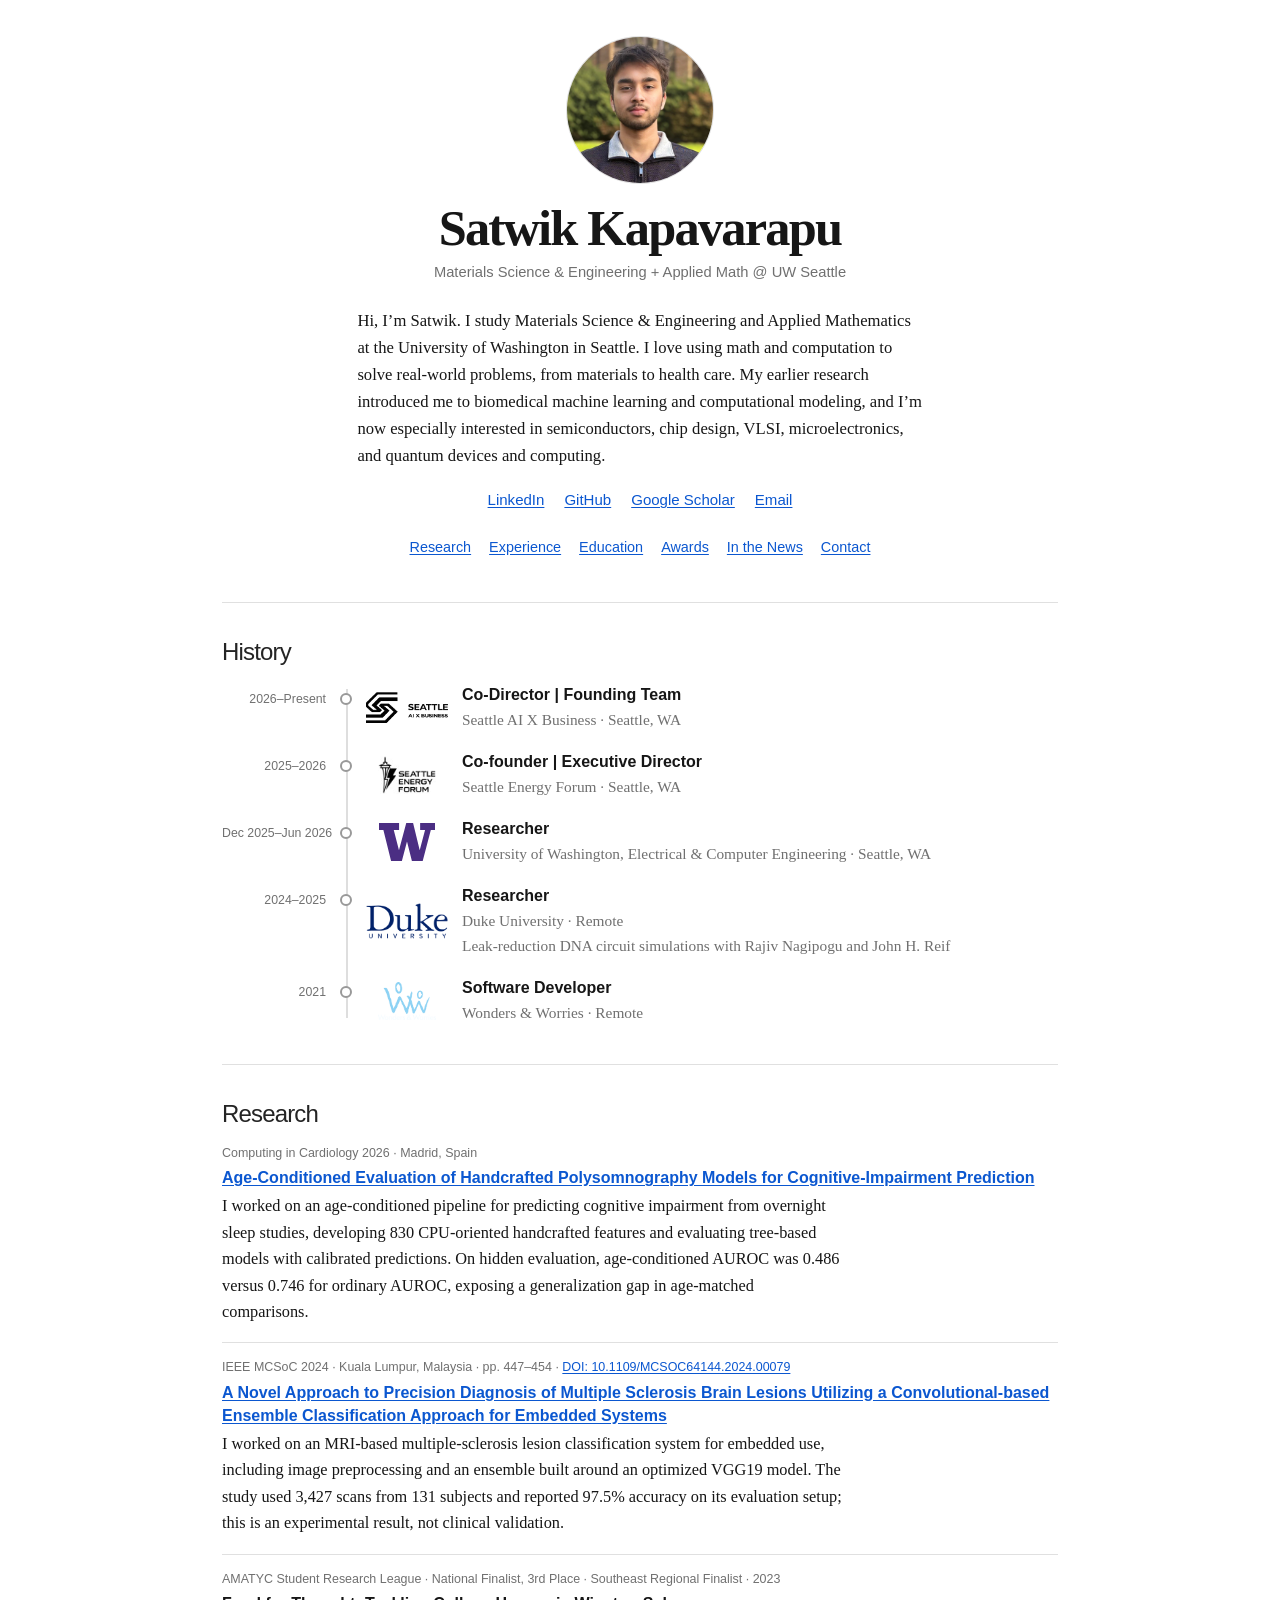
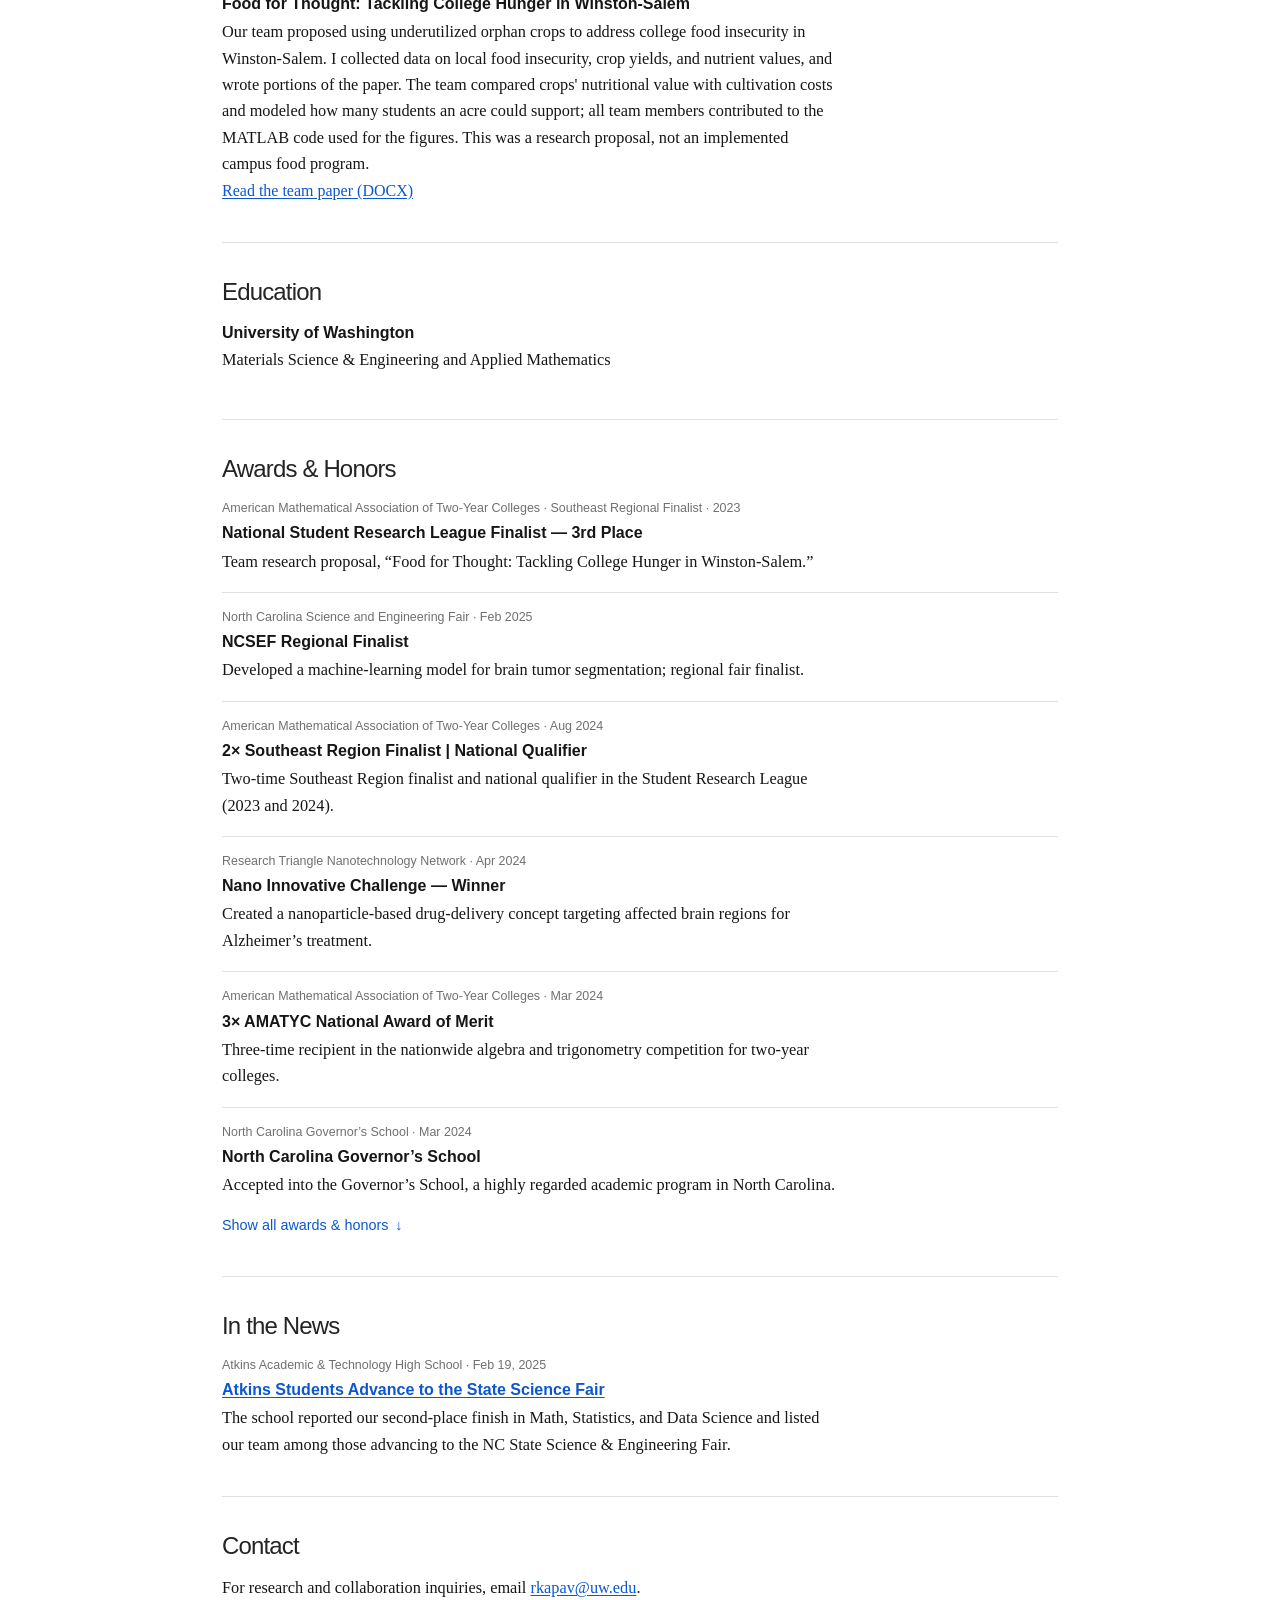
==== index.html @ a0c3582b "Add school author URL to article metadata" ====
<!DOCTYPE html>
<html lang="en">
  <head>
    <meta charset="UTF-8" />
    <meta name="viewport" content="width=device-width, initial-scale=1.0" />
    <meta name="description" content="Raghavendra Satwik Kapavarapu studies Materials Science & Engineering and Applied Mathematics at the University of Washington, with interests in semiconductors, chip design, and quantum devices." />
    <link rel="canonical" href="https://satwikkapavarapu.github.io/" />
    <meta property="og:title" content="Raghavendra Satwik Kapavarapu" />
    <meta property="og:description" content="Materials Science & Engineering and Applied Mathematics at the University of Washington; interested in semiconductors, chip design, and quantum devices." />
    <meta property="og:image" content="https://satwikkapavarapu.github.io/assets/profile-photo.jpg" />
    <title>Raghavendra Satwik Kapavarapu</title>
    <script type="application/ld+json">
      {
        "@context": "https://schema.org",
        "@type": "ProfilePage",
        "@id": "https://satwikkapavarapu.github.io/#profile",
        "mainEntity": {
          "@type": "Person",
          "@id": "https://satwikkapavarapu.github.io/#person",
          "name": "Raghavendra Satwik Kapavarapu",
          "alternateName": ["Satwik Kapavarapu", "Satwik"],
          "url": "https://satwikkapavarapu.github.io/",
          "image": "https://satwikkapavarapu.github.io/assets/profile-photo.jpg",
          "jobTitle": "Materials Science & Engineering and Applied Mathematics Student",
          "description": "Materials Science & Engineering and Applied Mathematics student at the University of Washington, interested in semiconductors, chip design, VLSI, microelectronics, and quantum devices and computing.",
          "affiliation": {
            "@type": "CollegeOrUniversity",
            "name": "University of Washington",
            "url": "https://www.washington.edu/"
          },
          "subjectOf": {
            "@type": "NewsArticle",
            "headline": "Atkins Students Advance to the State Science Fair",
            "datePublished": "2025-02-19",
            "url": "https://www.wsfcs.k12.nc.us/o/atkinshs/article/2038270",
            "image": "https://core-docs.s3.amazonaws.com/winston-salem-forsyth_county_schools_ar/article/image/large_34f5cb27-d91c-4139-8b81-c960d84ba5bc.jpeg",
            "author": {
              "@type": "Organization",
              "name": "Atkins High School",
              "url": "https://www.wsfcs.k12.nc.us/o/atkinshs"
            },
            "publisher": {
              "@type": "Organization",
              "name": "Atkins Academic & Technology High School"
            }
          },
          "sameAs": [
            "https://www.linkedin.com/in/satwikkapavarapu/",
            "https://github.com/satwikkapavarapu",
            "https://scholar.google.com/citations?user=S23lKa4AAAAJ&hl=en"
          ]
        }
      }
    </script>
    <link rel="stylesheet" href="styles.css?v=mobile-timeline-fix-2026" />
  </head>
  <body>
    <a class="skip-link" href="#main-content">Skip to content</a>
    <main id="main-content" class="page">
      <header id="bio" class="profile">
        <img class="portrait" src="assets/profile-photo.jpg" alt="Profile photo of Satwik Kapavarapu" />
        <div class="profile-copy">
          <h1>Satwik Kapavarapu</h1>
          <p class="location">Materials Science &amp; Engineering + Applied Math @ UW Seattle</p>
        </div>
        <p class="profile-bio">
          Hi, I’m Satwik. I study Materials Science &amp; Engineering and Applied Mathematics at the
          University of Washington in Seattle. I love using math and computation to solve real-world
          problems, from materials to health care. My earlier research introduced me to biomedical
          machine learning and computational modeling, and I’m now especially interested in
          semiconductors, chip design, VLSI, microelectronics, and quantum devices and computing.
        </p>
        <nav class="profile-links" aria-label="Profiles and contact">
          <a href="https://www.linkedin.com/in/satwikkapavarapu/" target="_blank" rel="noreferrer">LinkedIn</a>
          <a href="https://github.com/satwikkapavarapu" target="_blank" rel="noreferrer">GitHub</a>
          <a href="https://scholar.google.com/citations?user=S23lKa4AAAAJ&amp;hl=en" target="_blank" rel="noreferrer">Google Scholar</a>
          <a href="mailto:rkapav@uw.edu">Email</a>
        </nav>
        <nav class="section-nav" aria-label="Page sections">
          <a href="#projects">Research</a>
          <a href="#history">Experience</a>
          <a href="#education">Education</a>
          <a href="#awards">Awards</a>
          <a href="#coverage">In the News</a>
          <a href="#contact">Contact</a>
        </nav>
      </header>

      <section id="history" class="section">
        <h2>History</h2>
        <div class="timeline">
          <article class="timeline-item">
            <div class="timeline-year">2026–Present</div>
            <div class="timeline-rail" aria-hidden="true"><span class="timeline-dot"></span></div>
            <div class="timeline-content">
              <div class="timeline-head">
                <div class="timeline-logo"><img class="logo-img logo-ai" src="assets/saixb-logo-trim.png" alt="Seattle AI X Business logo" /></div>
                <div>
                  <strong>Co-Director | Founding Team</strong>
                  <span>Seattle AI X Business · Seattle, WA</span>
                </div>
              </div>
            </div>
          </article>

          <article class="timeline-item">
            <div class="timeline-year">2025–2026</div>
            <div class="timeline-rail" aria-hidden="true"><span class="timeline-dot"></span></div>
            <div class="timeline-content">
              <div class="timeline-head">
                <div class="timeline-logo"><img class="logo-img logo-sef" src="assets/sef-logo-trim.png" alt="Seattle Energy Forum logo" /></div>
                <div>
                  <strong>Co-founder | Executive Director</strong>
                  <span>Seattle Energy Forum · Seattle, WA</span>
                </div>
              </div>
            </div>
          </article>

          <article class="timeline-item">
            <div class="timeline-year">Dec 2025–Jun 2026</div>
            <div class="timeline-rail" aria-hidden="true"><span class="timeline-dot"></span></div>
            <div class="timeline-content">
              <div class="timeline-head">
                <div class="timeline-logo"><img class="logo-img logo-uw" src="assets/uw-logo.svg" alt="University of Washington logo" /></div>
                <div>
                  <strong>Researcher</strong>
                  <span>University of Washington, Electrical &amp; Computer Engineering · Seattle, WA</span>
                </div>
              </div>
            </div>
          </article>

          <article class="timeline-item">
            <div class="timeline-year">2024–2025</div>
            <div class="timeline-rail" aria-hidden="true"><span class="timeline-dot"></span></div>
            <div class="timeline-content">
              <div class="timeline-head">
                <div class="timeline-logo"><img class="logo-img logo-duke" src="assets/duke-logo-trim.png" alt="Duke University logo" /></div>
                <div>
                  <strong>Researcher</strong>
                  <span>Duke University · Remote</span>
                  <span>Leak-reduction DNA circuit simulations with Rajiv Nagipogu and John H. Reif</span>
                </div>
              </div>
            </div>
          </article>

          <article class="timeline-item">
            <div class="timeline-year">2021</div>
            <div class="timeline-rail" aria-hidden="true"><span class="timeline-dot"></span></div>
            <div class="timeline-content">
              <div class="timeline-head">
                <div class="timeline-logo"><img class="logo-img logo-ww" src="assets/ww-logo-trim.png" alt="Wonders &amp; Worries logo" /></div>
                <div>
                  <strong>Software Developer</strong>
                  <span>Wonders &amp; Worries · Remote</span>
                </div>
              </div>
            </div>
          </article>
        </div>
      </section>

      <section id="projects" class="section">
        <h2>Research</h2>
        <div class="project-list">
          <article>
            <h3><a href="https://cinc.org/2026/Program/accepted/566_Preprint.pdf" target="_blank" rel="noreferrer">Age-Conditioned Evaluation of Handcrafted Polysomnography Models for Cognitive-Impairment Prediction</a></h3>
            <span class="status">Computing in Cardiology 2026 · Madrid, Spain</span>
            <p>
              I worked on an age-conditioned pipeline for predicting cognitive impairment from
              overnight sleep studies, developing 830 CPU-oriented handcrafted features and
              evaluating tree-based models with calibrated predictions. On hidden evaluation,
              age-conditioned AUROC was 0.486 versus 0.746 for ordinary AUROC, exposing a
              generalization gap in age-matched comparisons.
            </p>
          </article>

          <article>
            <h3><a href="https://doi.org/10.1109/MCSOC64144.2024.00079" target="_blank" rel="noreferrer">A Novel Approach to Precision Diagnosis of Multiple Sclerosis Brain Lesions Utilizing a Convolutional-based Ensemble Classification Approach for Embedded Systems</a></h3>
            <span class="status">IEEE MCSoC 2024 · Kuala Lumpur, Malaysia · pp. 447–454 · <a href="https://doi.org/10.1109/MCSOC64144.2024.00079" target="_blank" rel="noreferrer">DOI: 10.1109/MCSOC64144.2024.00079</a></span>
            <p>
              I worked on an MRI-based multiple-sclerosis lesion classification system for
              embedded use, including image preprocessing and an ensemble built around an optimized
              VGG19 model. The study used 3,427 scans from 131 subjects and reported 97.5% accuracy
              on its evaluation setup; this is an experimental result, not clinical validation.
            </p>
          </article>

          <article>
            <h3>Food for Thought: Tackling College Hunger in Winston-Salem</h3>
            <span class="status">AMATYC Student Research League · National Finalist, 3rd Place · Southeast Regional Finalist · 2023</span>
            <p>
              Our team proposed using underutilized orphan crops to address college food insecurity
              in Winston-Salem. I collected data on local food insecurity, crop yields, and nutrient
              values, and wrote portions of the paper. The team compared crops' nutritional value
              with cultivation costs and modeled how many students an acre could support; all team
              members contributed to the MATLAB code used for the figures. This was a research
              proposal, not an implemented campus food program.
            </p>
            <a href="assets/food-for-thought-winston-salem.docx" target="_blank" rel="noreferrer">Read the team paper (DOCX)</a>
          </article>
        </div>
      </section>

      <section id="education" class="section">
        <h2>Education</h2>
        <p>
          <strong>University of Washington</strong>
          <span class="edu-sub">Materials Science &amp; Engineering and Applied Mathematics</span>
        </p>
      </section>

      <section id="awards" class="section">
        <h2>Awards &amp; Honors</h2>
        <div class="project-list award-list">
          <article>
            <strong>National Student Research League Finalist — 3rd Place</strong>
            <span class="status">American Mathematical Association of Two-Year Colleges · Southeast Regional Finalist · 2023</span>
            <p>Team research proposal, “Food for Thought: Tackling College Hunger in Winston-Salem.”</p>
          </article>
          <article>
            <strong>NCSEF Regional Finalist</strong>
            <span class="status">North Carolina Science and Engineering Fair · Feb 2025</span>
            <p>Developed a machine-learning model for brain tumor segmentation; regional fair finalist.</p>
          </article>
          <article>
            <strong>2× Southeast Region Finalist | National Qualifier</strong>
            <span class="status">American Mathematical Association of Two-Year Colleges · Aug 2024</span>
            <p>Two-time Southeast Region finalist and national qualifier in the Student Research League (2023 and 2024).</p>
          </article>
          <article>
            <strong>Nano Innovative Challenge — Winner</strong>
            <span class="status">Research Triangle Nanotechnology Network · Apr 2024</span>
            <p>Created a nanoparticle-based drug-delivery concept targeting affected brain regions for Alzheimer’s treatment.</p>
          </article>
          <article>
            <strong>3× AMATYC National Award of Merit</strong>
            <span class="status">American Mathematical Association of Two-Year Colleges · Mar 2024</span>
            <p>Three-time recipient in the nationwide algebra and trigonometry competition for two-year colleges.</p>
          </article>
          <article>
            <strong>North Carolina Governor’s School</strong>
            <span class="status">North Carolina Governor’s School · Mar 2024</span>
            <p>Accepted into the Governor’s School, a highly regarded academic program in North Carolina.</p>
          </article>

        </div>
        <details class="more-awards">
          <summary><span class="show-awards">Show all awards &amp; honors</span><span class="hide-awards">Show fewer awards &amp; honors</span> <span class="award-arrow" aria-hidden="true">↓</span></summary>
          <div class="project-list award-list">
            <article>
              <strong>NCMATYC Calculus Tournament — 2nd Place</strong>
              <span class="status">American Mathematical Association of Two-Year Colleges · Nov 2024</span>
              <p>Achieved 2nd place in the NCMATYC Calculus Tournament.</p>
            </article>
            <article>
              <strong>AMC 10 Honor Roll / AIME Qualifier</strong>
              <span class="status">Mathematical Association of America · Feb 2021</span>
              <p>The AMC 10 Honor Roll often represents the top 5% of participants nationally. Students reaching this percentile are recognized for exceptional performance on the exam.</p>
            </article>
          </div>
        </details>
      </section>

      <section id="coverage" class="section">
        <h2>In the News</h2>
        <div class="project-list">
          <article>
            <h3><a href="https://www.wsfcs.k12.nc.us/o/atkinshs/article/2038270" target="_blank" rel="noreferrer">Atkins Students Advance to the State Science Fair</a></h3>
            <span class="status">Atkins Academic &amp; Technology High School · Feb 19, 2025</span>
            <p>The school reported our second-place finish in Math, Statistics, and Data Science and listed our team among those advancing to the NC State Science &amp; Engineering Fair.</p>
          </article>
        </div>
      </section>

      <section id="contact" class="section contact">
        <h2>Contact</h2>
        <p>
          For research and collaboration inquiries, email <a href="mailto:rkapav@uw.edu">rkapav@uw.edu</a>.
        </p>
      </section>
    </main>
  </body>
</html>
---- styles.css ----
:root {
  --bg: #ffffff;
  --text: #161616;
  --muted: #707070;
  --rule: #e0e0e0;
  --link: #0b57d0;
}

* {
  box-sizing: border-box;
}

html {
  scroll-behavior: smooth;
}

.skip-link {
  position: absolute;
  left: 16px;
  top: -60px;
  z-index: 10;
  padding: 8px 12px;
  background: #fff;
  color: var(--link);
}

.skip-link:focus {
  top: 12px;
}

body {
  margin: 0;
  background: var(--bg);
  color: var(--text);
  font-family: Georgia, "Times New Roman", Times, serif;
  line-height: 1.62;
}

.page {
  max-width: 900px;
  margin: 0 auto;
  padding: 28px 32px 72px;
}

.profile {
  display: grid;
  justify-items: center;
  text-align: center;
  padding: 8px 0 42px;
  border-bottom: 1px solid var(--rule);
}

.portrait {
  width: 148px;
  height: 148px;
  object-fit: cover;
  object-position: center;
  border-radius: 50%;
  border: 1px solid var(--rule);
}

.profile-copy {
  min-width: 0;
}

h1 {
  margin: 17px 0 0;
  font-size: clamp(2.15rem, 5vw, 3.15rem);
  line-height: 1.08;
  font-weight: 700;
  letter-spacing: -0.035em;
}

.location {
  margin: 6px 0 0;
  font-family: Arial, Helvetica, sans-serif;
  font-size: 0.92rem;
  color: var(--muted);
}

.profile-bio {
  max-width: 68ch;
  margin: 23px auto 0;
  font-size: 1.04rem;
  text-align: left;
}

.profile-links {
  display: flex;
  flex-wrap: wrap;
  justify-content: center;
  gap: 8px 20px;
  margin-top: 18px;
  font-family: Arial, Helvetica, sans-serif;
  font-size: 0.94rem;
}

.section-nav {
  display: flex;
  flex-wrap: wrap;
  justify-content: center;
  gap: 8px 18px;
  margin-top: 24px;
  font-family: Arial, Helvetica, sans-serif;
  font-size: 0.9rem;
}

a {
  color: var(--link);
  text-decoration: underline;
  text-underline-offset: 0.14em;
}

a:hover {
  color: #073f9b;
}

.section {
  padding: 34px 0 38px;
  border-bottom: 1px solid var(--rule);
  scroll-margin-top: 20px;
}

.section h2 {
  margin: 0 0 14px;
  font-family: Arial, Helvetica, sans-serif;
  font-size: 1.5rem;
  line-height: 1.25;
  font-weight: 500;
  letter-spacing: -0.035em;
  text-transform: none;
  color: #242424;
}

.section p,
.section li {
  font-size: 1.02rem;
  margin: 0 0 8px;
}

.timeline {
  position: relative;
  display: flex;
  flex-direction: column;
  gap: 15px;
}

.timeline::before {
  content: "";
  position: absolute;
  left: 124px;
  top: 8px;
  bottom: 8px;
  width: 2px;
  background: #dedede;
}

.timeline-item {
  display: grid;
  grid-template-columns: 104px 24px minmax(0, 1fr);
  gap: 10px 8px;
  align-items: start;
  position: relative;
}

.timeline-rail {
  position: relative;
  min-height: 42px;
}

.timeline-dot {
  position: absolute;
  left: 50%;
  top: 12px;
  width: 12px;
  height: 12px;
  border-radius: 50%;
  background: var(--bg);
  border: 2px solid #999;
  transform: translateX(-50%);
  z-index: 1;
}

.timeline-year {
  display: block;
  padding-top: 9px;
  text-align: right;
  font-family: Arial, Helvetica, sans-serif;
  font-size: 0.77rem;
  color: var(--muted);
  white-space: nowrap;
}

.timeline-content {
  min-width: 0;
  padding: 2px 0 0;
}

.timeline-head {
  display: flex;
  align-items: center;
  gap: 14px;
}

.timeline-logo {
  display: flex;
  flex: 0 0 82px;
  width: 82px;
  height: 38px;
  align-items: center;
  justify-content: center;
}

.logo-img {
  display: block;
  flex: 0 0 auto;
  width: auto;
  height: 100%;
  max-width: 100%;
  max-height: 100%;
  object-fit: contain;
  border: 0;
  border-radius: 0;
  background: transparent;
  padding: 0;
}

.timeline-head > div:last-child {
  min-width: 0;
}

.timeline-head strong,
.project-list h3,
.project-list strong,
#education strong {
  display: block;
  font-family: Arial, Helvetica, sans-serif;
  font-size: 1rem;
  line-height: 1.45;
  margin-bottom: 2px;
}

.timeline-head span,
.muted {
  display: block;
  color: var(--muted);
  font-size: 0.96rem;
}

.project-list article {
  display: flex;
  flex-direction: column;
  align-items: flex-start;
  padding: 14px 0 17px;
  border-bottom: 1px solid var(--rule);
}

.project-list article:first-child {
  padding-top: 0;
}

.project-list article:last-child {
  padding-bottom: 0;
  border-bottom: 0;
}

.project-list strong {
  margin-bottom: 0;
}

.project-list h3 {
  margin: 0;
  font-size: 1rem;
  font-weight: 700;
}

.project-list p {
  max-width: 76ch;
  margin: 4px 0 0;
}

.status {
  order: -1;
  display: block;
  margin: 0 0 3px;
  color: var(--muted);
  font-family: Arial, Helvetica, sans-serif;
  font-size: 0.78rem;
}

.edu-sub {
  display: block;
  margin-top: 3px;
}

.more-awards {
  margin-top: 16px;
  font-family: Arial, Helvetica, sans-serif;
  font-size: 0.9rem;
}

.more-awards summary {
  display: inline;
  color: var(--link);
  cursor: pointer;
  list-style: none;
}

.more-awards summary:hover {
  text-decoration: underline;
  text-underline-offset: 0.14em;
}

.more-awards summary::-webkit-details-marker {
  display: none;
}

.hide-awards {
  display: none;
}

.more-awards[open] .show-awards {
  display: none;
}

.more-awards[open] .hide-awards {
  display: inline;
}

.more-awards[open] .award-arrow {
  display: inline-block;
  transform: rotate(180deg);
}

.more-awards summary:focus-visible {
  outline: 2px solid rgba(11, 87, 208, 0.4);
  outline-offset: 3px;
}

.award-arrow {
  margin-left: 0.2em;
}

.more-awards[open] .project-list {
  margin-top: 14px;
}

.contact {
  padding-bottom: 0;
  border-bottom: 0;
}

.contact p {
  margin-bottom: 0;
}

@media (max-width: 720px) {
  .page {
    padding: 24px 20px 56px;
  }

  .profile {
    padding-bottom: 34px;
  }

  .portrait {
    width: 132px;
    height: 132px;
  }

  .section {
    padding: 30px 0 34px;
  }

  .timeline-item {
    grid-template-columns: minmax(0, 1fr);
    gap: 3px;
    padding: 12px 0;
    border-bottom: 1px solid var(--rule);
  }

  .timeline-item:last-child {
    border-bottom: 0;
  }

  .timeline::before {
    display: none;
  }

  .timeline-rail {
    display: none;
  }

  .timeline-content {
    grid-column: 1;
  }

  .timeline-year {
    padding: 0;
    text-align: left;
    font-size: 0.875rem;
  }

  .timeline-head {
    align-items: flex-start;
    gap: 10px;
  }

  .timeline-logo {
    flex-basis: 48px;
    width: 48px;
    height: 28px;
  }
}

@media (max-width: 480px) {
  .page {
    padding: 20px 17px 48px;
  }

  .portrait {
    width: 120px;
    height: 120px;
  }

  h1 {
    font-size: 2.15rem;
  }

  .profile-bio,
  .section p,
  .section li {
    font-size: 1rem;
  }

  .profile-links {
    gap: 8px 16px;
    font-size: 0.9rem;
  }

  .section h2 { font-size: 1.38rem; }
  .timeline-head { gap: 10px; }
  .timeline-head strong,
  .project-list h3,
  .project-list strong,
  #education strong { font-size: 1rem; }
  .timeline-head span,
  .status { font-size: 0.875rem; }
  .section-nav { gap: 8px 14px; }
}

@media (prefers-reduced-motion: reduce) {
  html { scroll-behavior: auto; }
}
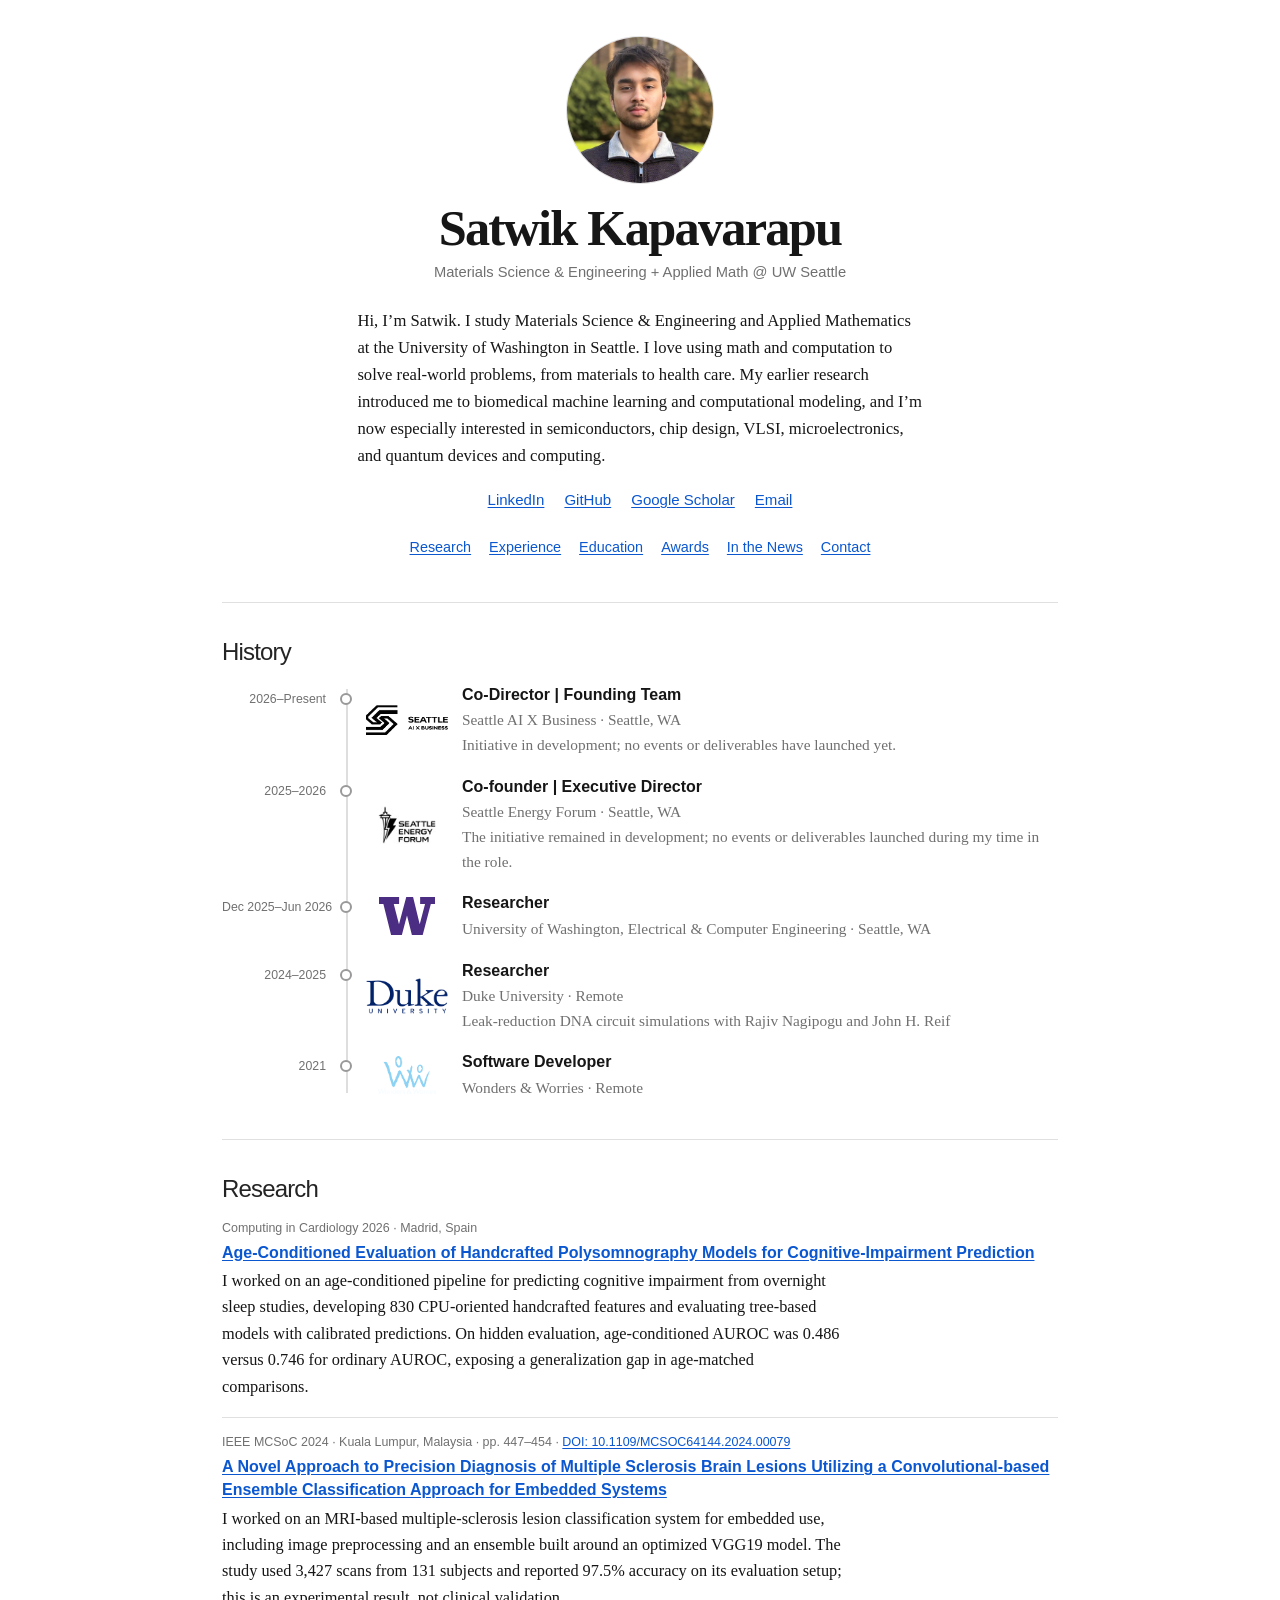
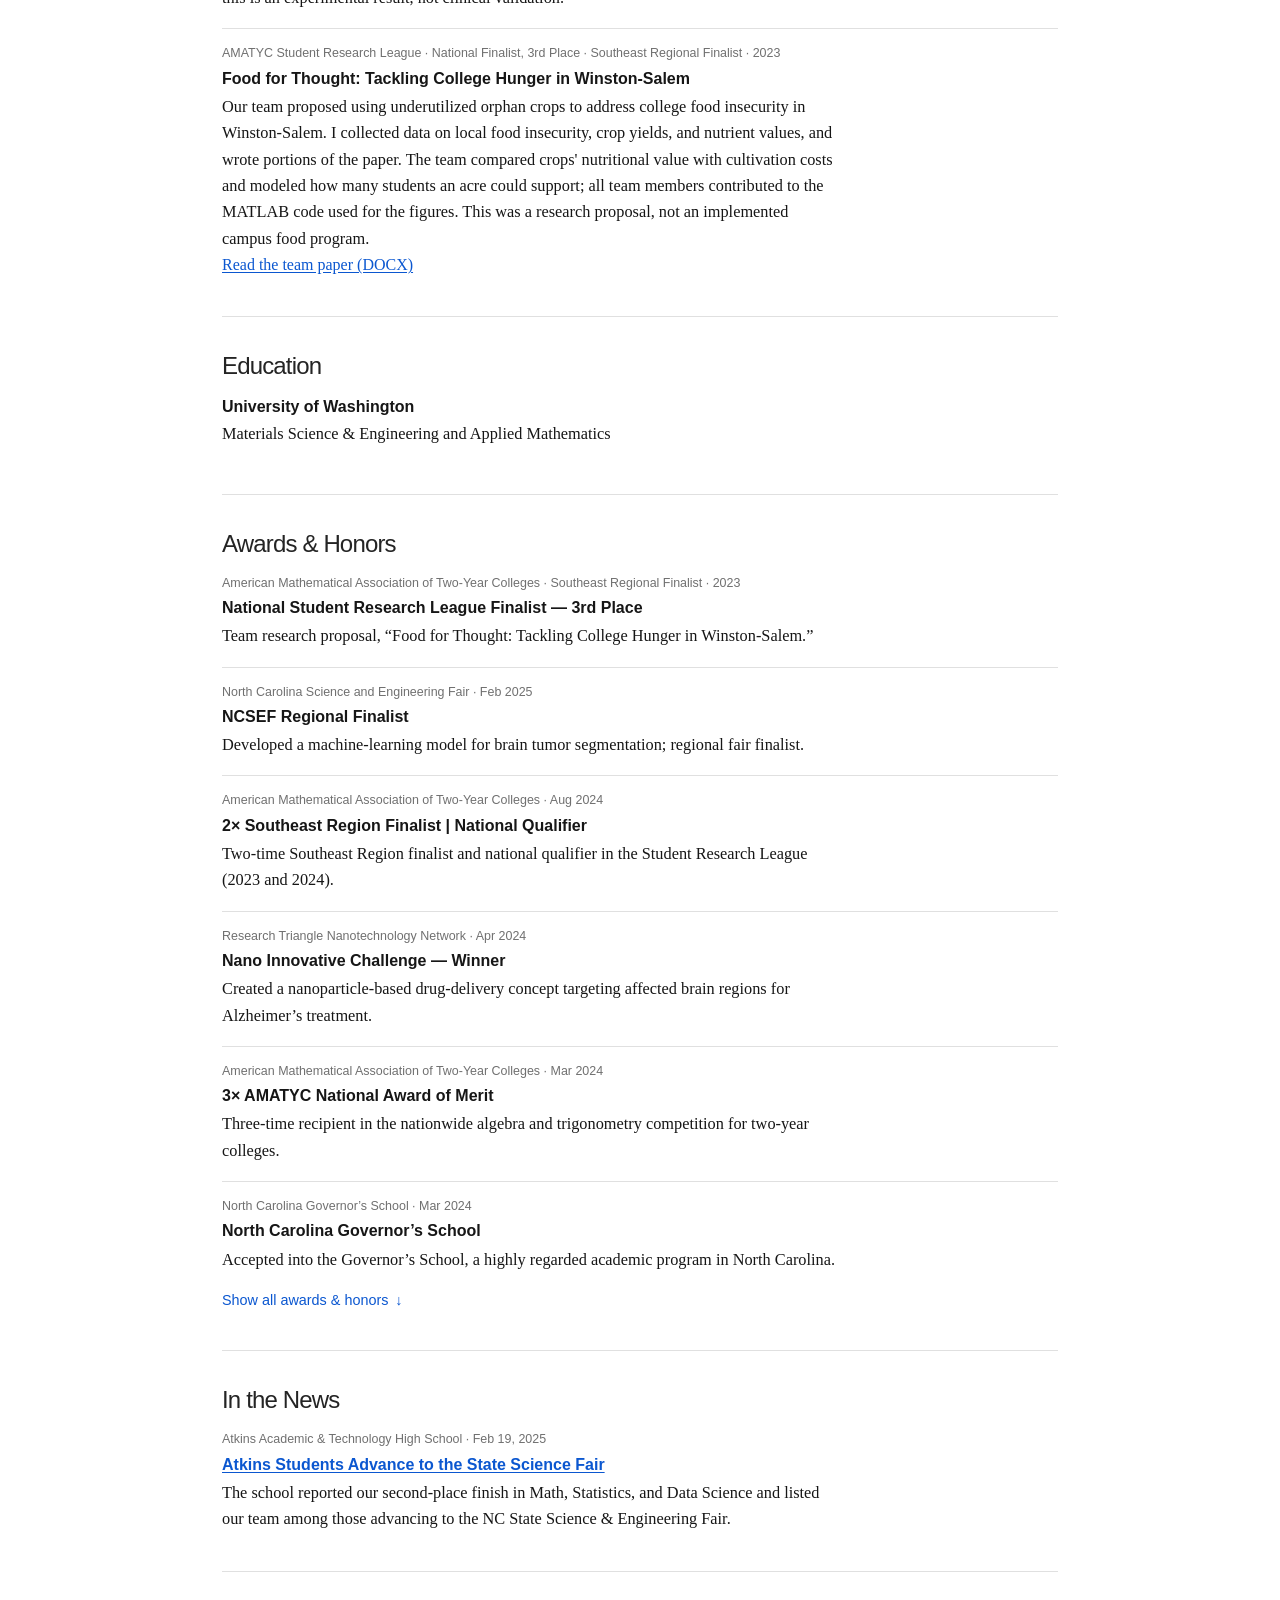
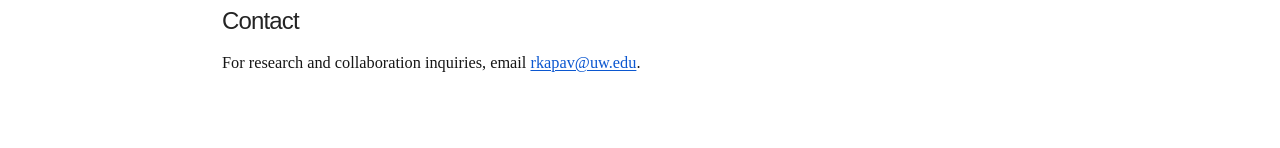
==== commit 75a548de: "Clarify initiative development status" ====
--- a/index.html
+++ b/index.html
@@ -98,6 +98,7 @@
                 <div>
                   <strong>Co-Director | Founding Team</strong>
                   <span>Seattle AI X Business · Seattle, WA</span>
+                  <span>Initiative in development; no events or deliverables have launched yet.</span>
                 </div>
               </div>
             </div>
@@ -112,6 +113,7 @@
                 <div>
                   <strong>Co-founder | Executive Director</strong>
                   <span>Seattle Energy Forum · Seattle, WA</span>
+                  <span>The initiative remained in development; no events or deliverables launched during my time in the role.</span>
                 </div>
               </div>
             </div>
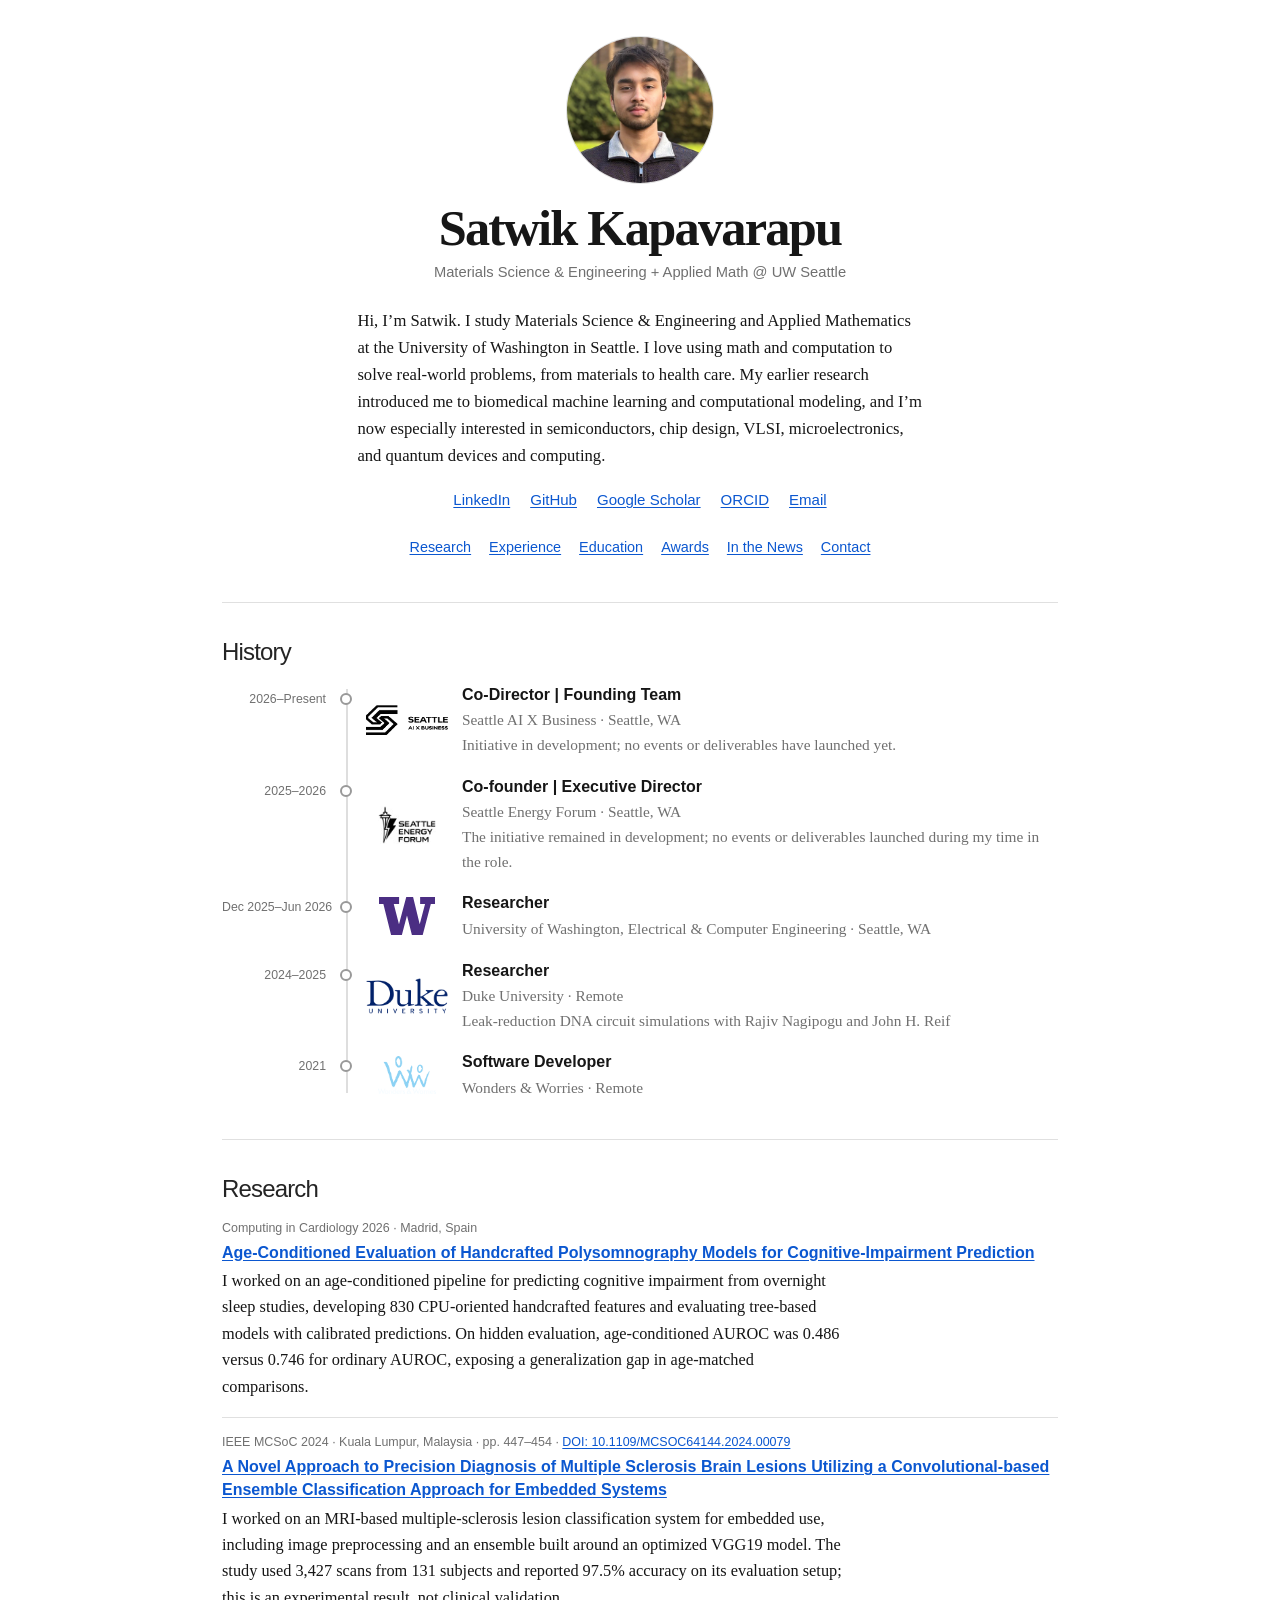
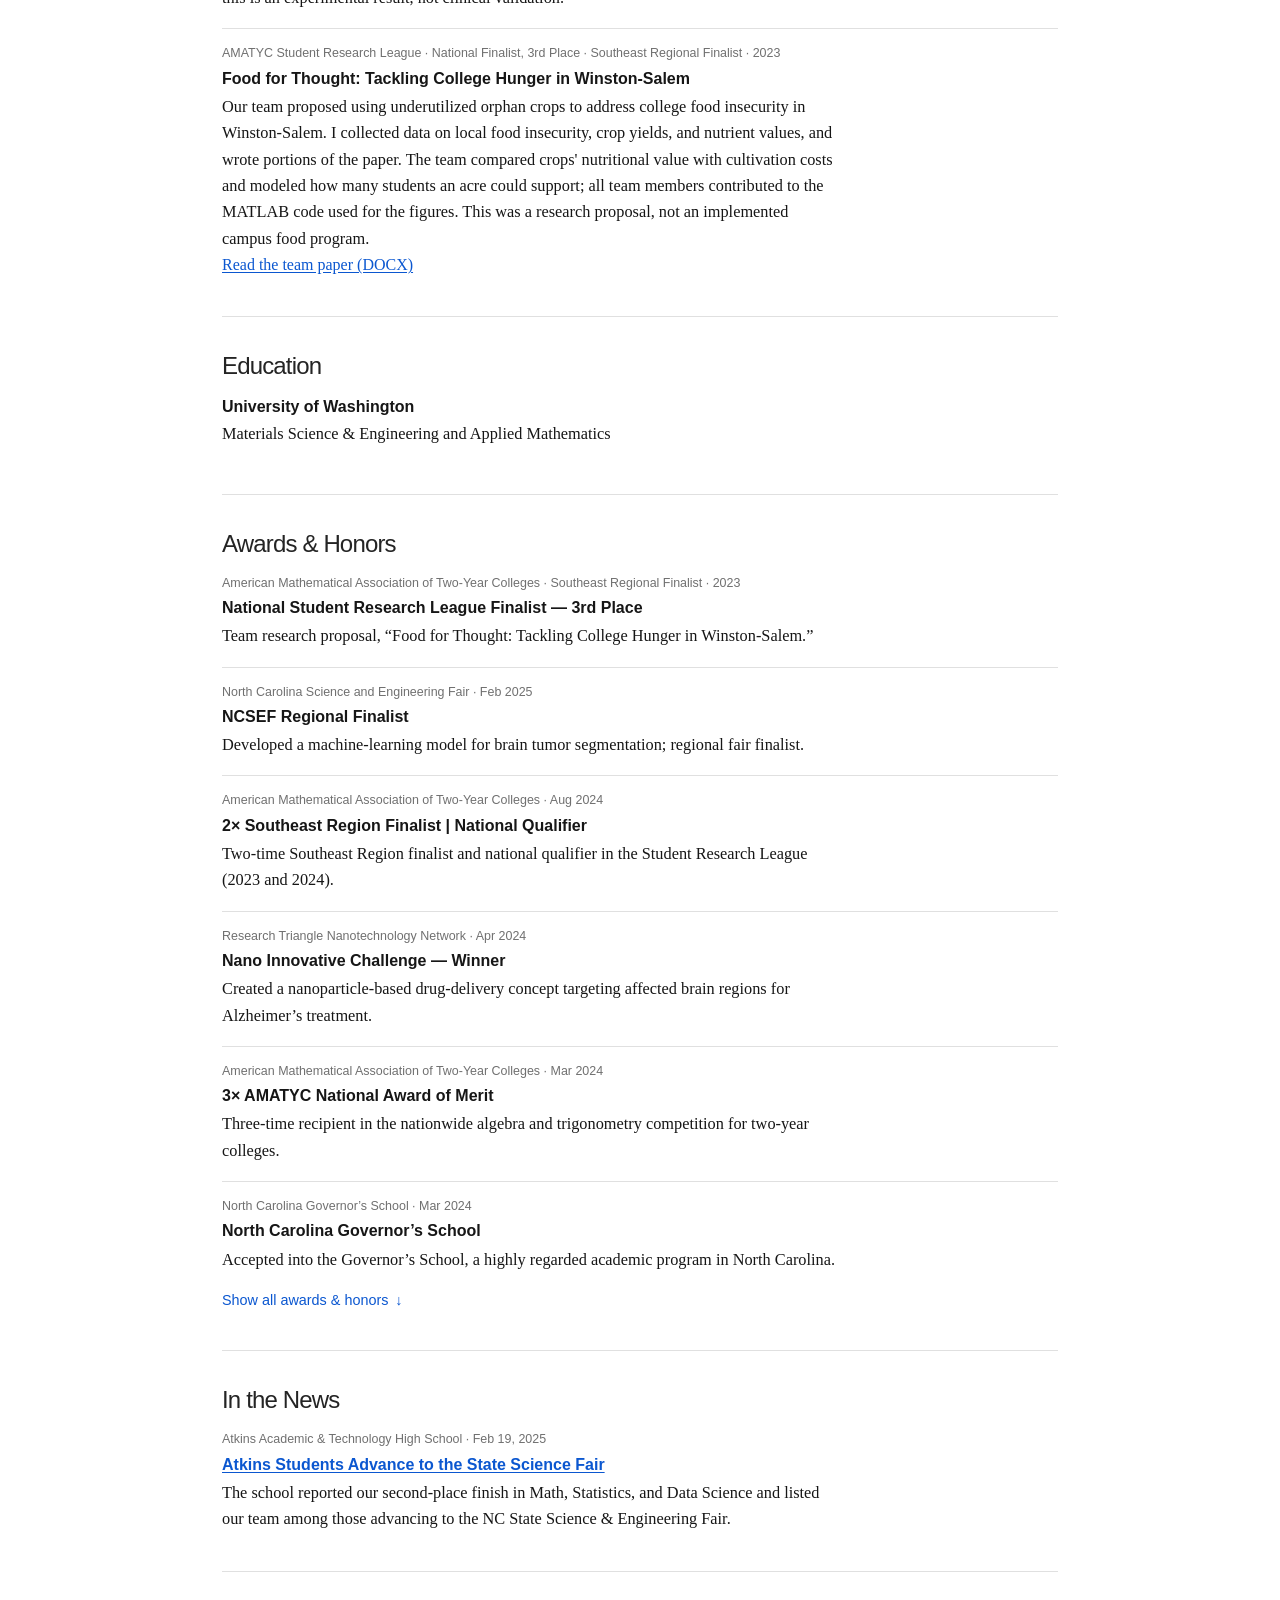
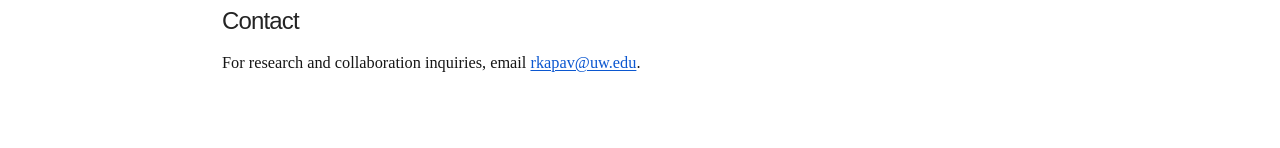
==== commit 9a378f37: "Link ORCID identity across profile" ====
--- a/index.html
+++ b/index.html
@@ -14,6 +14,7 @@
         "@context": "https://schema.org",
         "@type": "ProfilePage",
         "@id": "https://satwikkapavarapu.github.io/#profile",
+        "dateModified": "2026-11-27T19:18:48-05:00",
         "mainEntity": {
           "@type": "Person",
           "@id": "https://satwikkapavarapu.github.io/#person",
@@ -21,6 +22,7 @@
           "alternateName": ["Satwik Kapavarapu", "Satwik"],
           "url": "https://satwikkapavarapu.github.io/",
           "image": "https://satwikkapavarapu.github.io/assets/profile-photo.jpg",
+          "email": "rkapav@uw.edu",
           "jobTitle": "Materials Science & Engineering and Applied Mathematics Student",
           "description": "Materials Science & Engineering and Applied Mathematics student at the University of Washington, interested in semiconductors, chip design, VLSI, microelectronics, and quantum devices and computing.",
           "affiliation": {
@@ -47,7 +49,8 @@
           "sameAs": [
             "https://www.linkedin.com/in/satwikkapavarapu/",
             "https://github.com/satwikkapavarapu",
-            "https://scholar.google.com/citations?user=S23lKa4AAAAJ&hl=en"
+            "https://scholar.google.com/citations?user=S23lKa4AAAAJ&hl=en",
+            "https://orcid.org/0009-0005-2255-0550"
           ]
         }
       }
@@ -74,6 +77,7 @@
           <a href="https://www.linkedin.com/in/satwikkapavarapu/" target="_blank" rel="noreferrer">LinkedIn</a>
           <a href="https://github.com/satwikkapavarapu" target="_blank" rel="noreferrer">GitHub</a>
           <a href="https://scholar.google.com/citations?user=S23lKa4AAAAJ&amp;hl=en" target="_blank" rel="noreferrer">Google Scholar</a>
+          <a href="https://orcid.org/0009-0005-2255-0550" target="_blank" rel="noreferrer">ORCID</a>
           <a href="mailto:rkapav@uw.edu">Email</a>
         </nav>
         <nav class="section-nav" aria-label="Page sections">
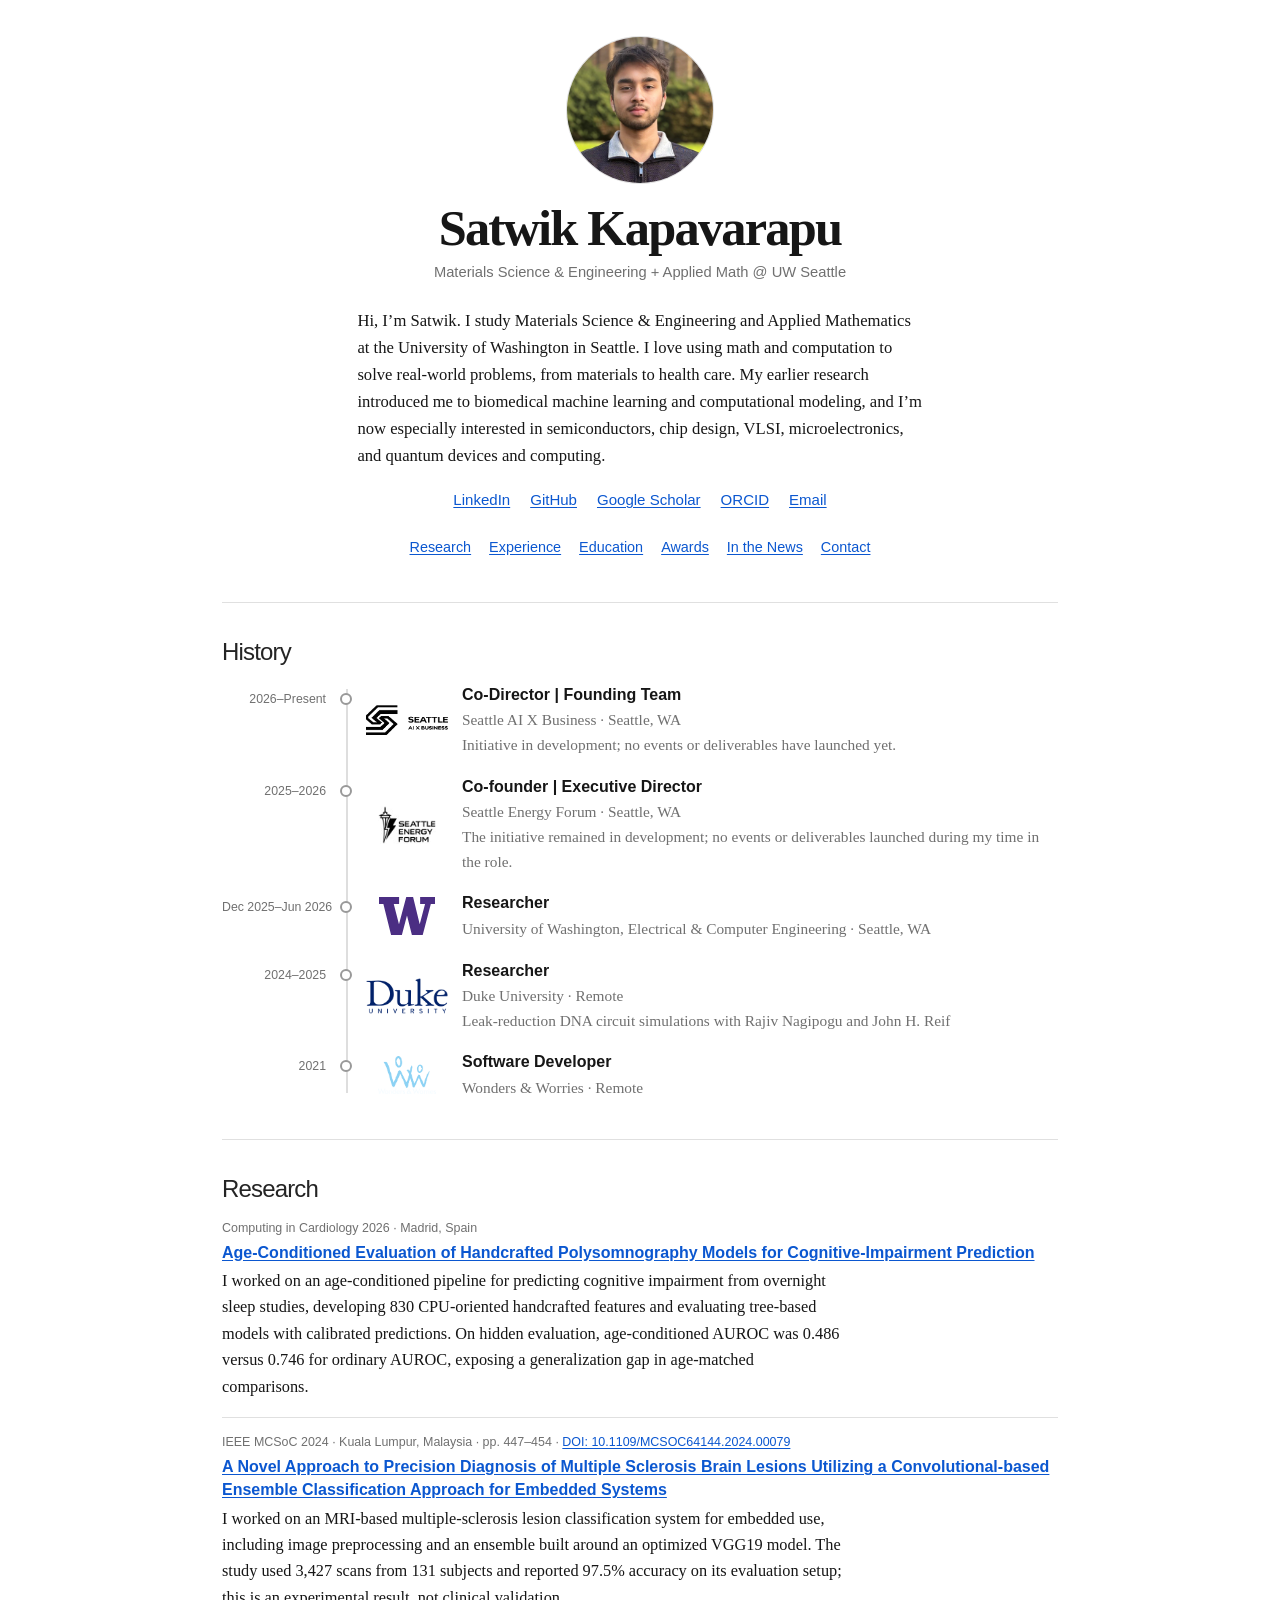
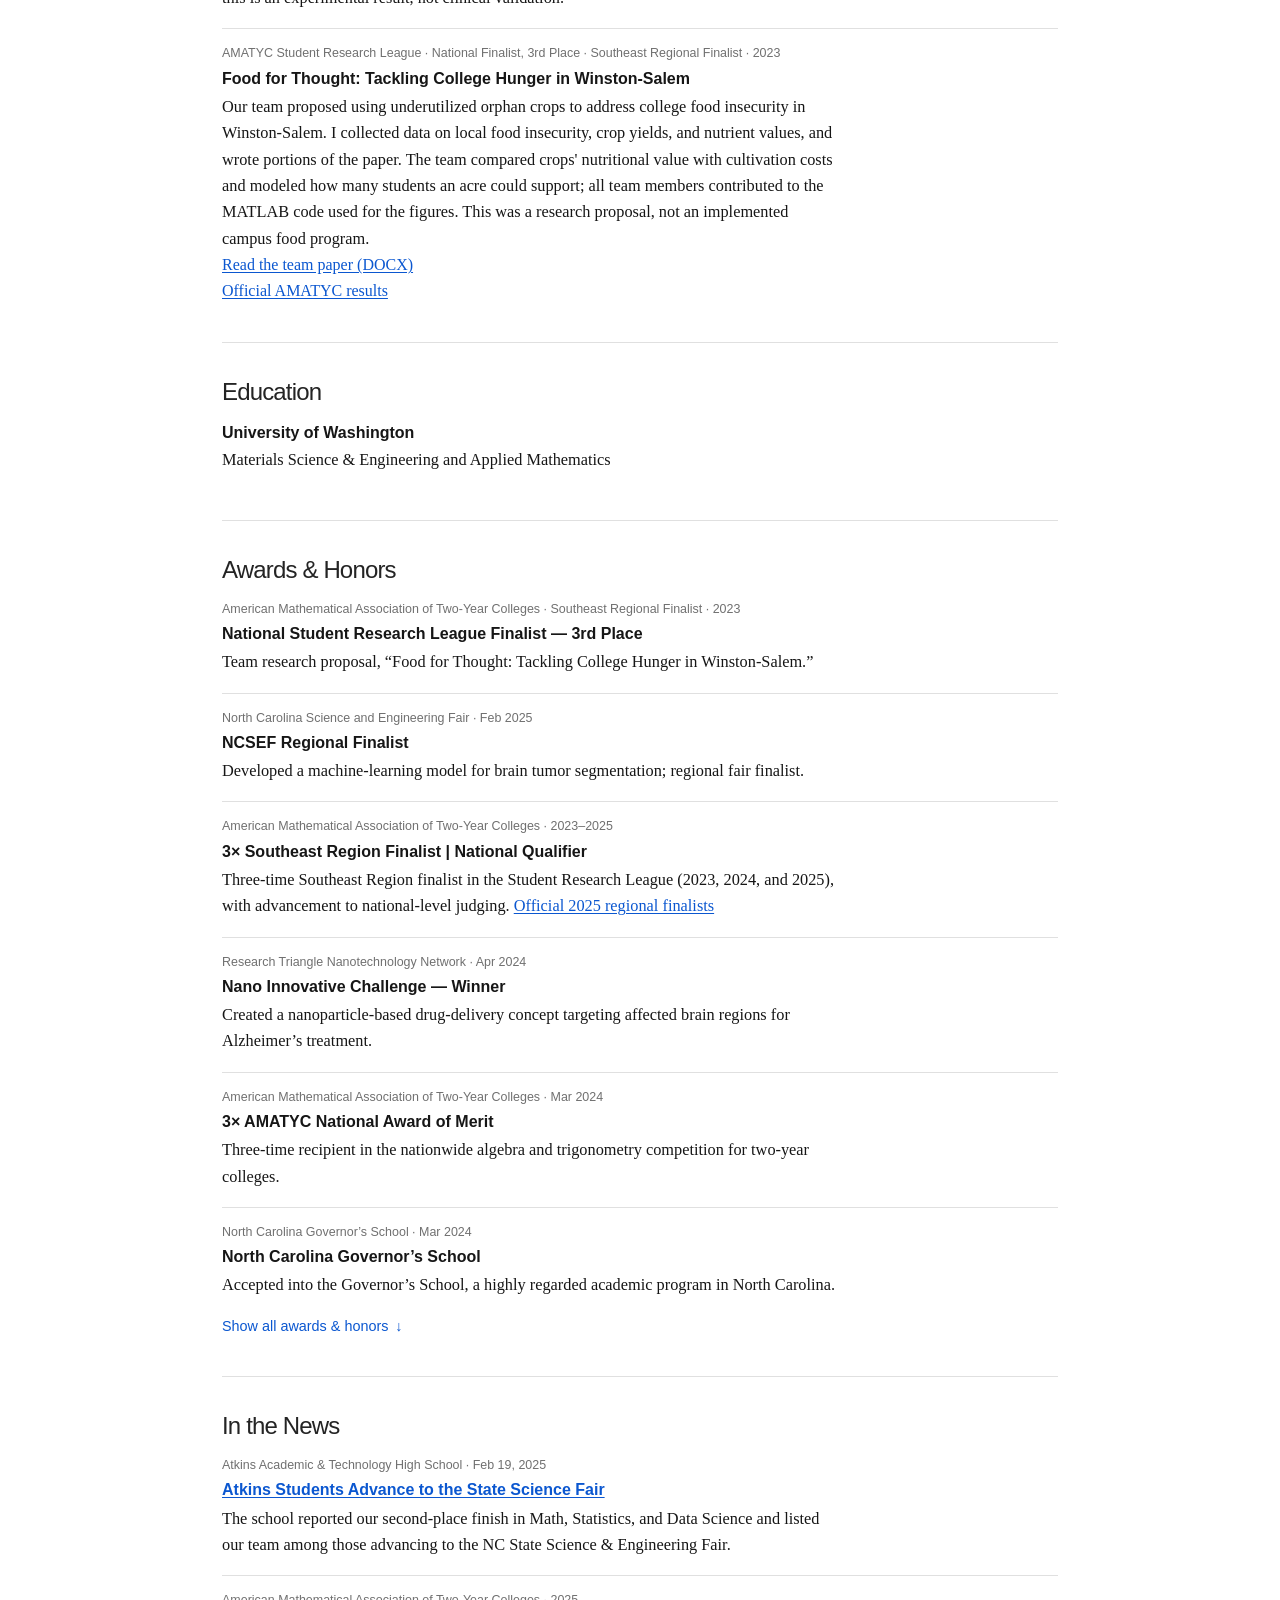
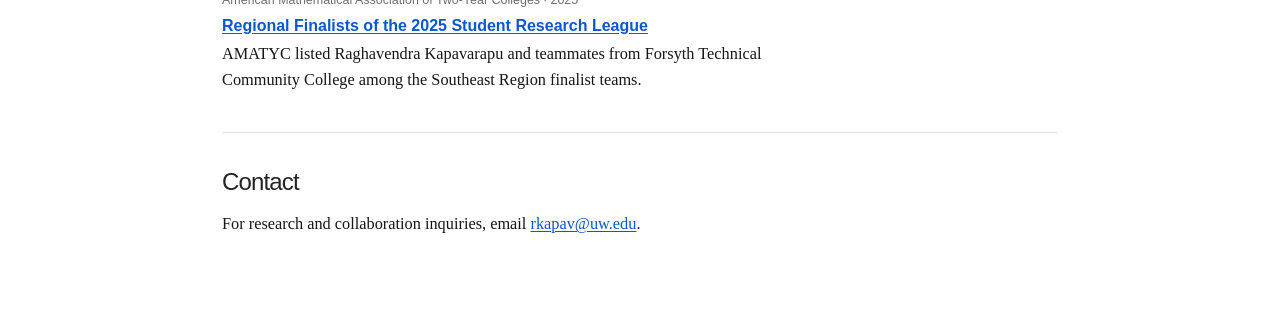
==== commit 128c3d34: "Add AMATYC finalist verification" ====
--- a/index.html
+++ b/index.html
@@ -14,7 +14,7 @@
         "@context": "https://schema.org",
         "@type": "ProfilePage",
         "@id": "https://satwikkapavarapu.github.io/#profile",
-        "dateModified": "2026-11-27T19:18:48-05:00",
+        "dateModified": "2026-11-28T00:48:05Z",
         "mainEntity": {
           "@type": "Person",
           "@id": "https://satwikkapavarapu.github.io/#person",
@@ -206,6 +206,7 @@
               proposal, not an implemented campus food program.
             </p>
             <a href="assets/food-for-thought-winston-salem.docx" target="_blank" rel="noreferrer">Read the team paper (DOCX)</a>
+            <a href="https://amatyc.org/resource/resmgr/amatyc_news/2024winter.pdf" target="_blank" rel="noreferrer">Official AMATYC results</a>
           </article>
         </div>
       </section>
@@ -232,9 +233,9 @@
             <p>Developed a machine-learning model for brain tumor segmentation; regional fair finalist.</p>
           </article>
           <article>
-            <strong>2× Southeast Region Finalist | National Qualifier</strong>
-            <span class="status">American Mathematical Association of Two-Year Colleges · Aug 2024</span>
-            <p>Two-time Southeast Region finalist and national qualifier in the Student Research League (2023 and 2024).</p>
+            <strong>3× Southeast Region Finalist | National Qualifier</strong>
+            <span class="status">American Mathematical Association of Two-Year Colleges · 2023–2025</span>
+            <p>Three-time Southeast Region finalist in the Student Research League (2023, 2024, and 2025), with advancement to national-level judging. <a href="https://www.amatyc.org/files/5D33647E-8500-4D0E-97B6-EDBCC0AB8536--B83EA1E0-3871-44FB-8522-87C17873733F/amatyc-news-fall-2025-for-web.pdf" target="_blank" rel="noreferrer">Official 2025 regional finalists</a></p>
           </article>
           <article>
             <strong>Nano Innovative Challenge — Winner</strong>
@@ -278,6 +279,11 @@
             <span class="status">Atkins Academic &amp; Technology High School · Feb 19, 2025</span>
             <p>The school reported our second-place finish in Math, Statistics, and Data Science and listed our team among those advancing to the NC State Science &amp; Engineering Fair.</p>
           </article>
+          <article>
+            <h3><a href="https://www.amatyc.org/files/5D33647E-8500-4D0E-97B6-EDBCC0AB8536--B83EA1E0-3871-44FB-8522-87C17873733F/amatyc-news-fall-2025-for-web.pdf" target="_blank" rel="noreferrer">Regional Finalists of the 2025 Student Research League</a></h3>
+            <span class="status">American Mathematical Association of Two-Year Colleges · 2025</span>
+            <p>AMATYC listed Raghavendra Kapavarapu and teammates from Forsyth Technical Community College among the Southeast Region finalist teams.</p>
+          </article>
         </div>
       </section>
 
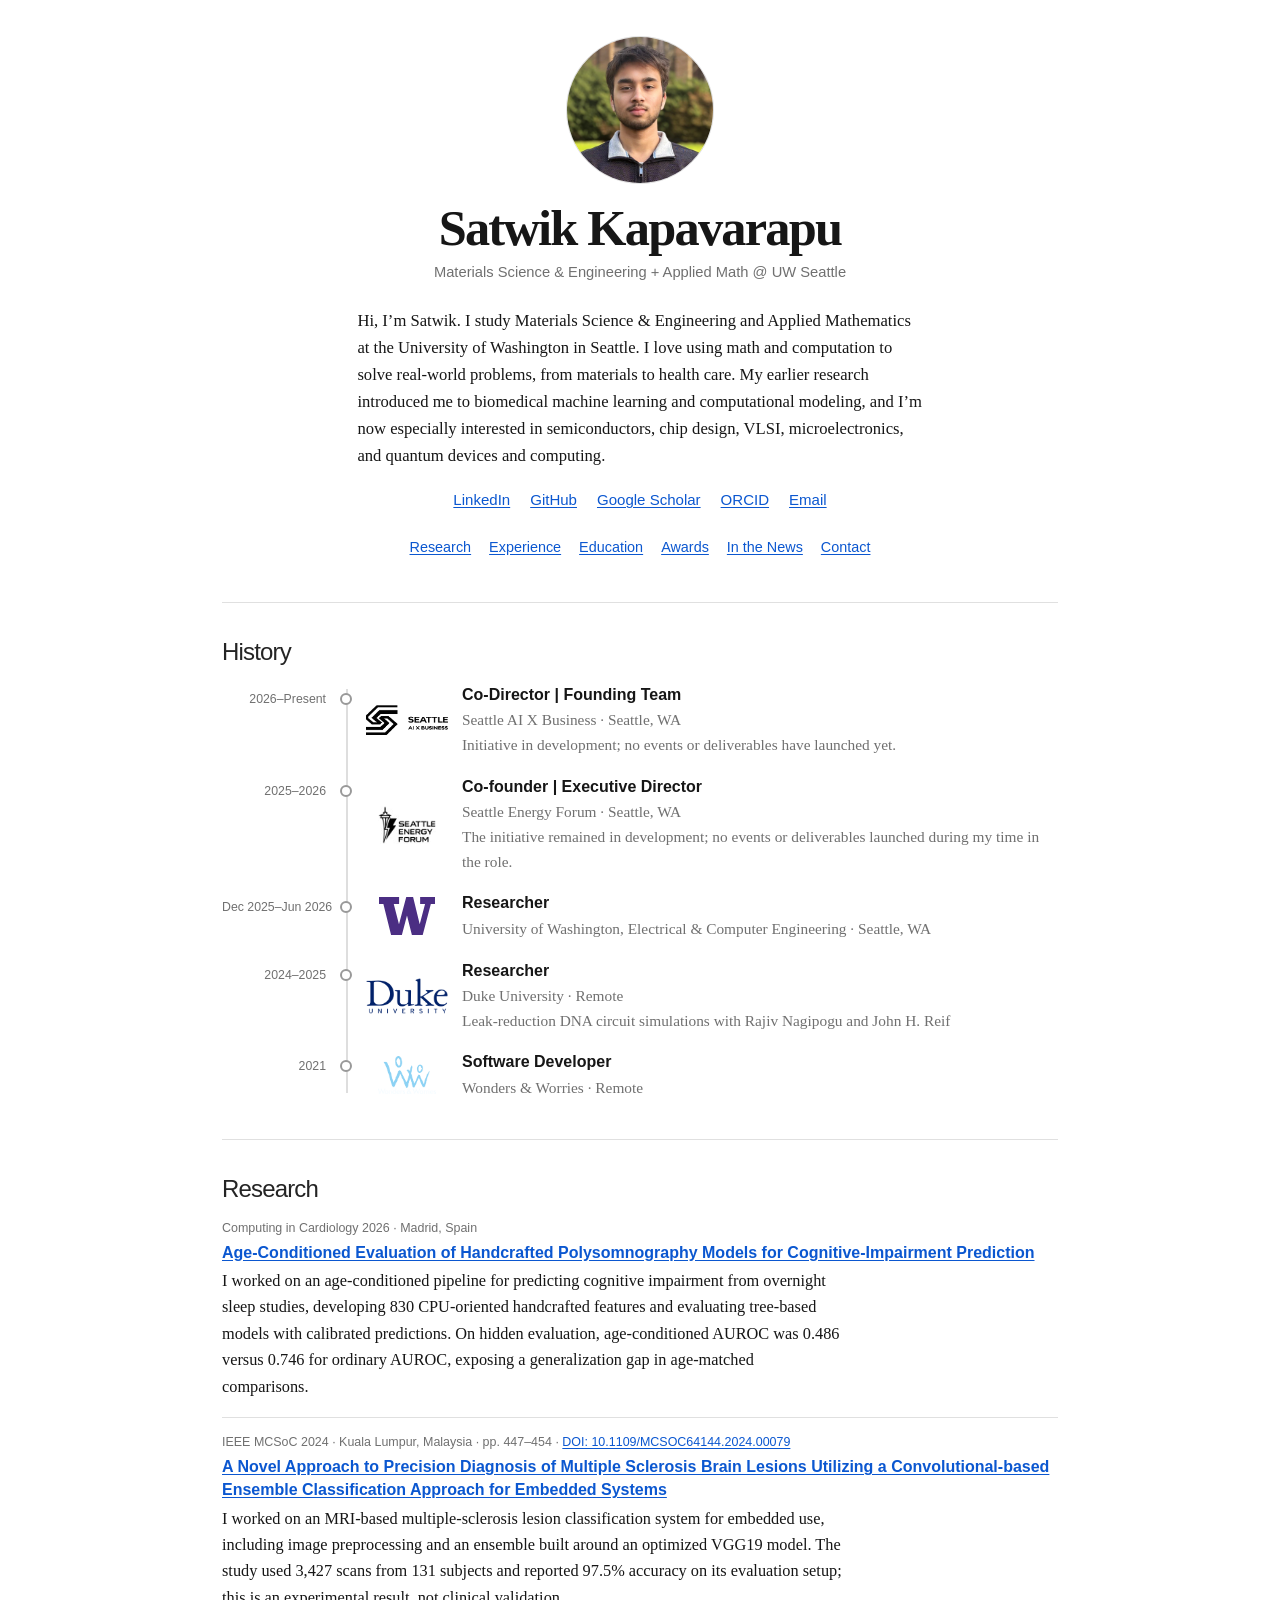
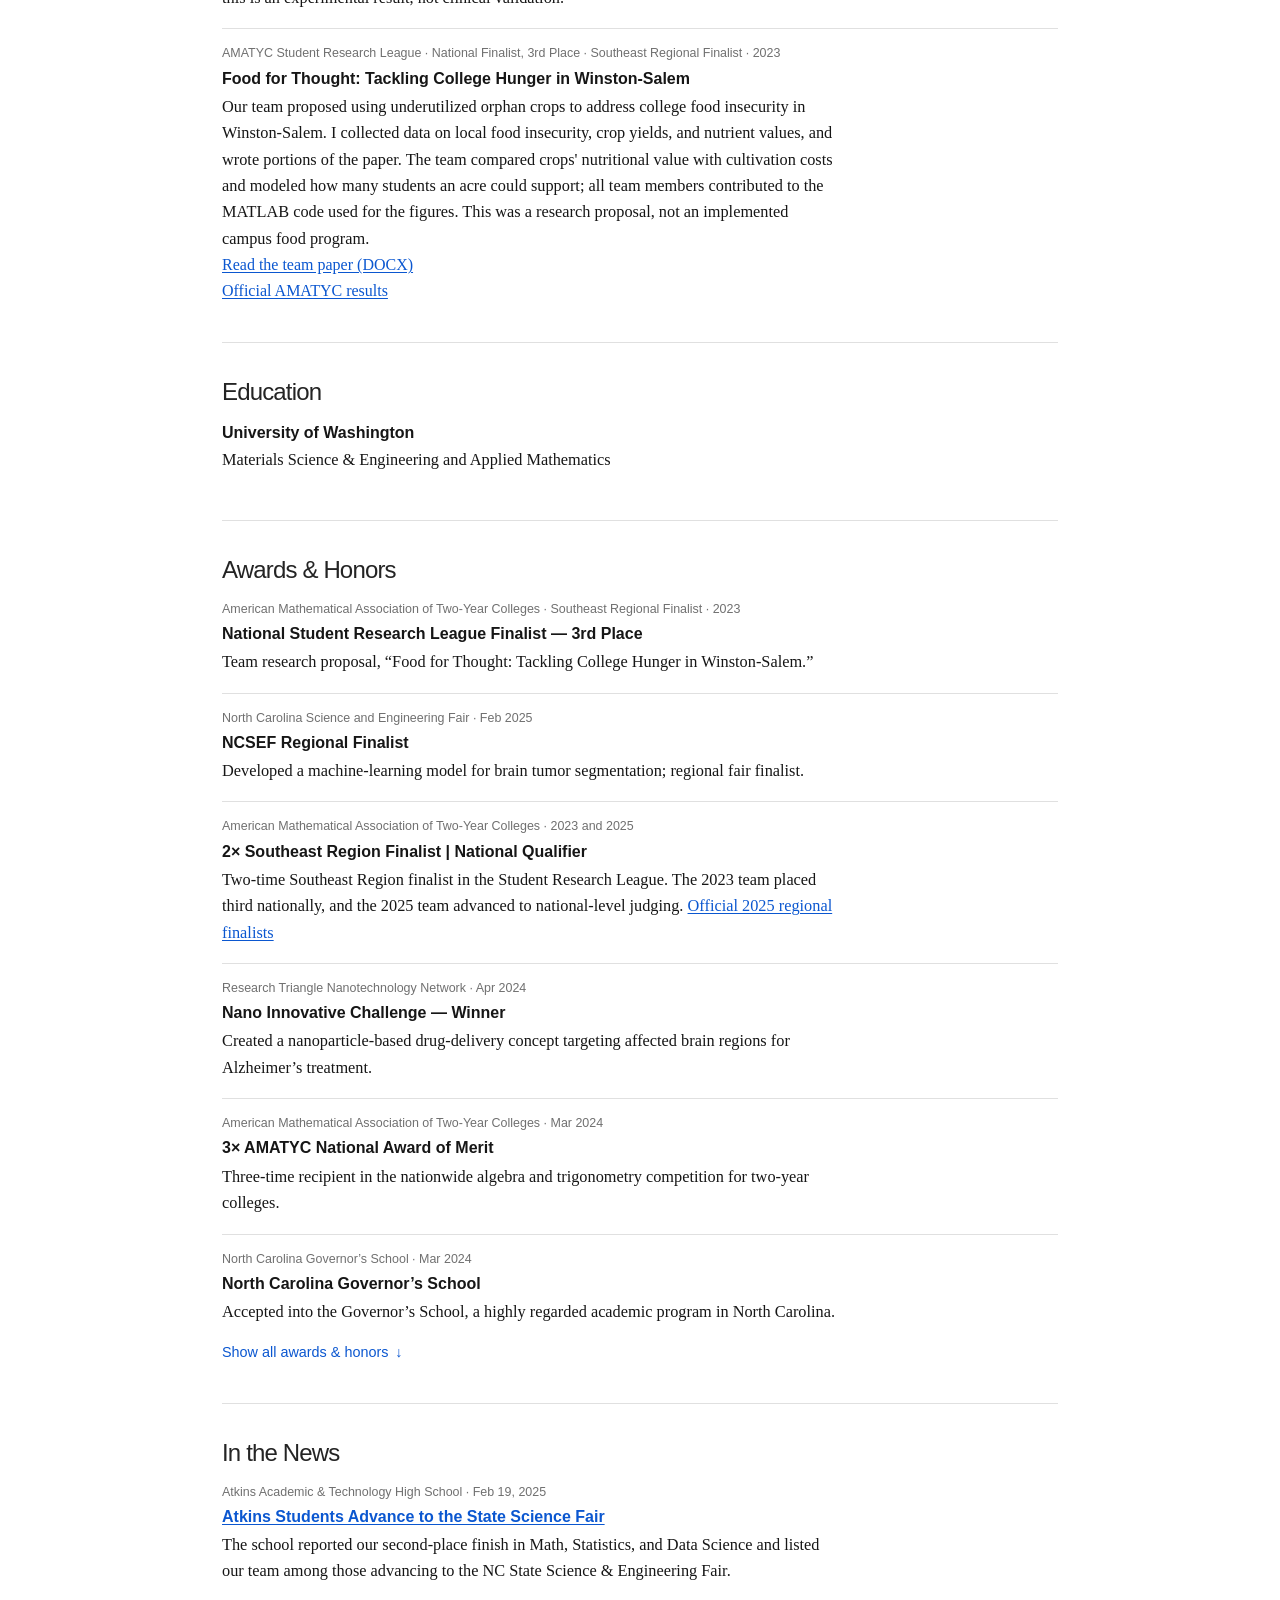
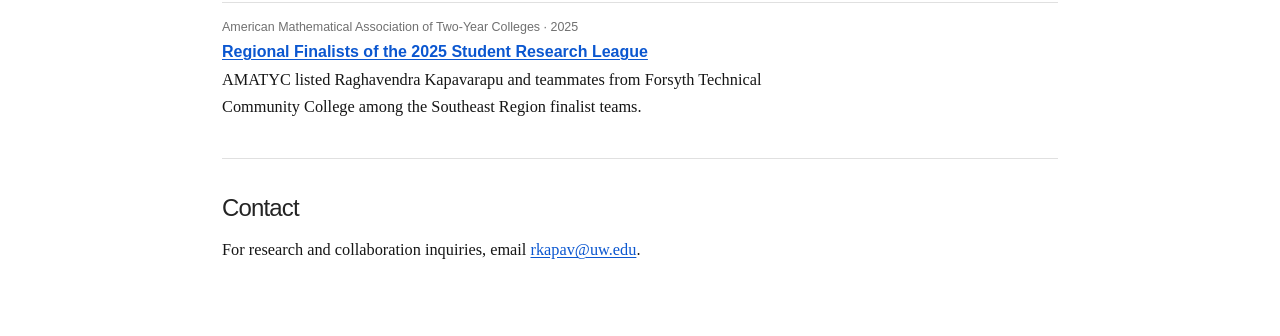
==== commit 15f65fd4: "Correct AMATYC finalist count" ====
--- a/index.html
+++ b/index.html
@@ -14,7 +14,7 @@
         "@context": "https://schema.org",
         "@type": "ProfilePage",
         "@id": "https://satwikkapavarapu.github.io/#profile",
-        "dateModified": "2026-11-28T00:48:05Z",
+        "dateModified": "2026-11-28T00:52:16Z",
         "mainEntity": {
           "@type": "Person",
           "@id": "https://satwikkapavarapu.github.io/#person",
@@ -233,9 +233,9 @@
             <p>Developed a machine-learning model for brain tumor segmentation; regional fair finalist.</p>
           </article>
           <article>
-            <strong>3× Southeast Region Finalist | National Qualifier</strong>
-            <span class="status">American Mathematical Association of Two-Year Colleges · 2023–2025</span>
-            <p>Three-time Southeast Region finalist in the Student Research League (2023, 2024, and 2025), with advancement to national-level judging. <a href="https://www.amatyc.org/files/5D33647E-8500-4D0E-97B6-EDBCC0AB8536--B83EA1E0-3871-44FB-8522-87C17873733F/amatyc-news-fall-2025-for-web.pdf" target="_blank" rel="noreferrer">Official 2025 regional finalists</a></p>
+            <strong>2× Southeast Region Finalist | National Qualifier</strong>
+            <span class="status">American Mathematical Association of Two-Year Colleges · 2023 and 2025</span>
+            <p>Two-time Southeast Region finalist in the Student Research League. The 2023 team placed third nationally, and the 2025 team advanced to national-level judging. <a href="https://www.amatyc.org/files/5D33647E-8500-4D0E-97B6-EDBCC0AB8536--B83EA1E0-3871-44FB-8522-87C17873733F/amatyc-news-fall-2025-for-web.pdf" target="_blank" rel="noreferrer">Official 2025 regional finalists</a></p>
           </article>
           <article>
             <strong>Nano Innovative Challenge — Winner</strong>
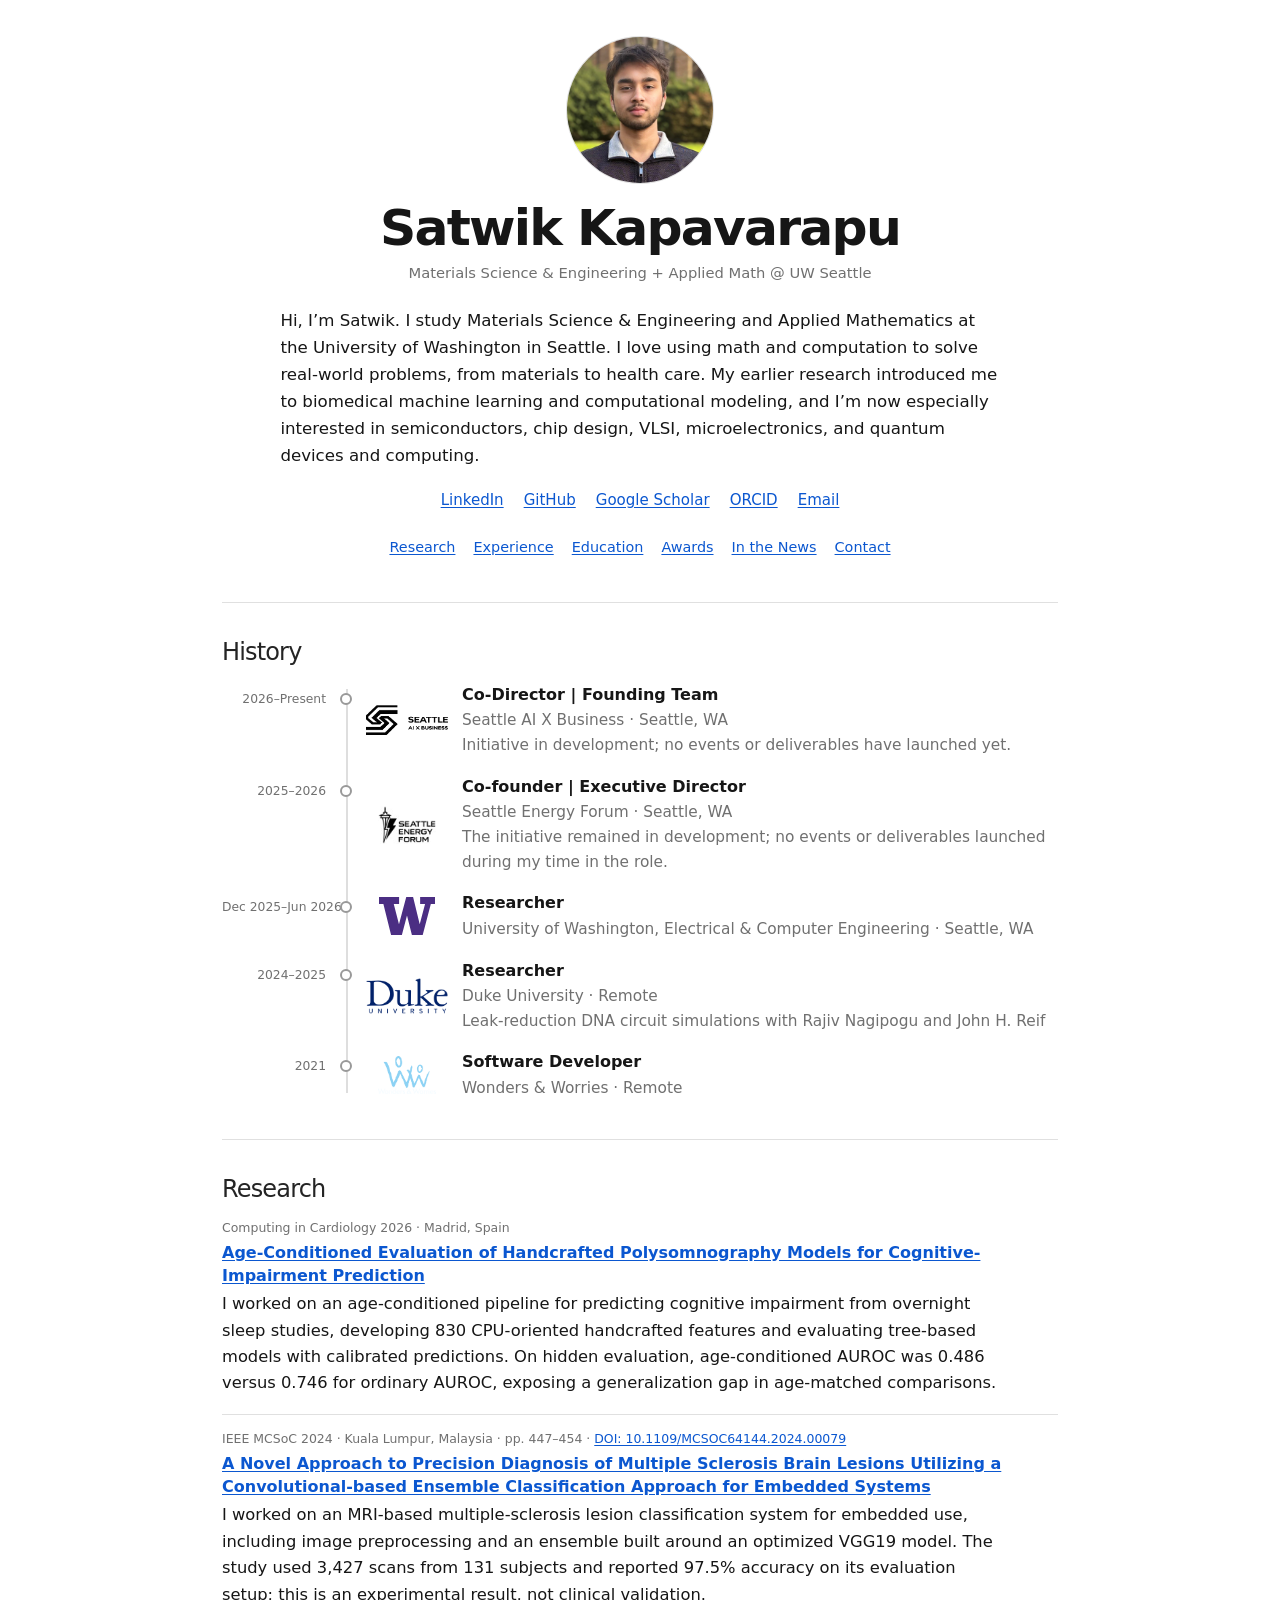
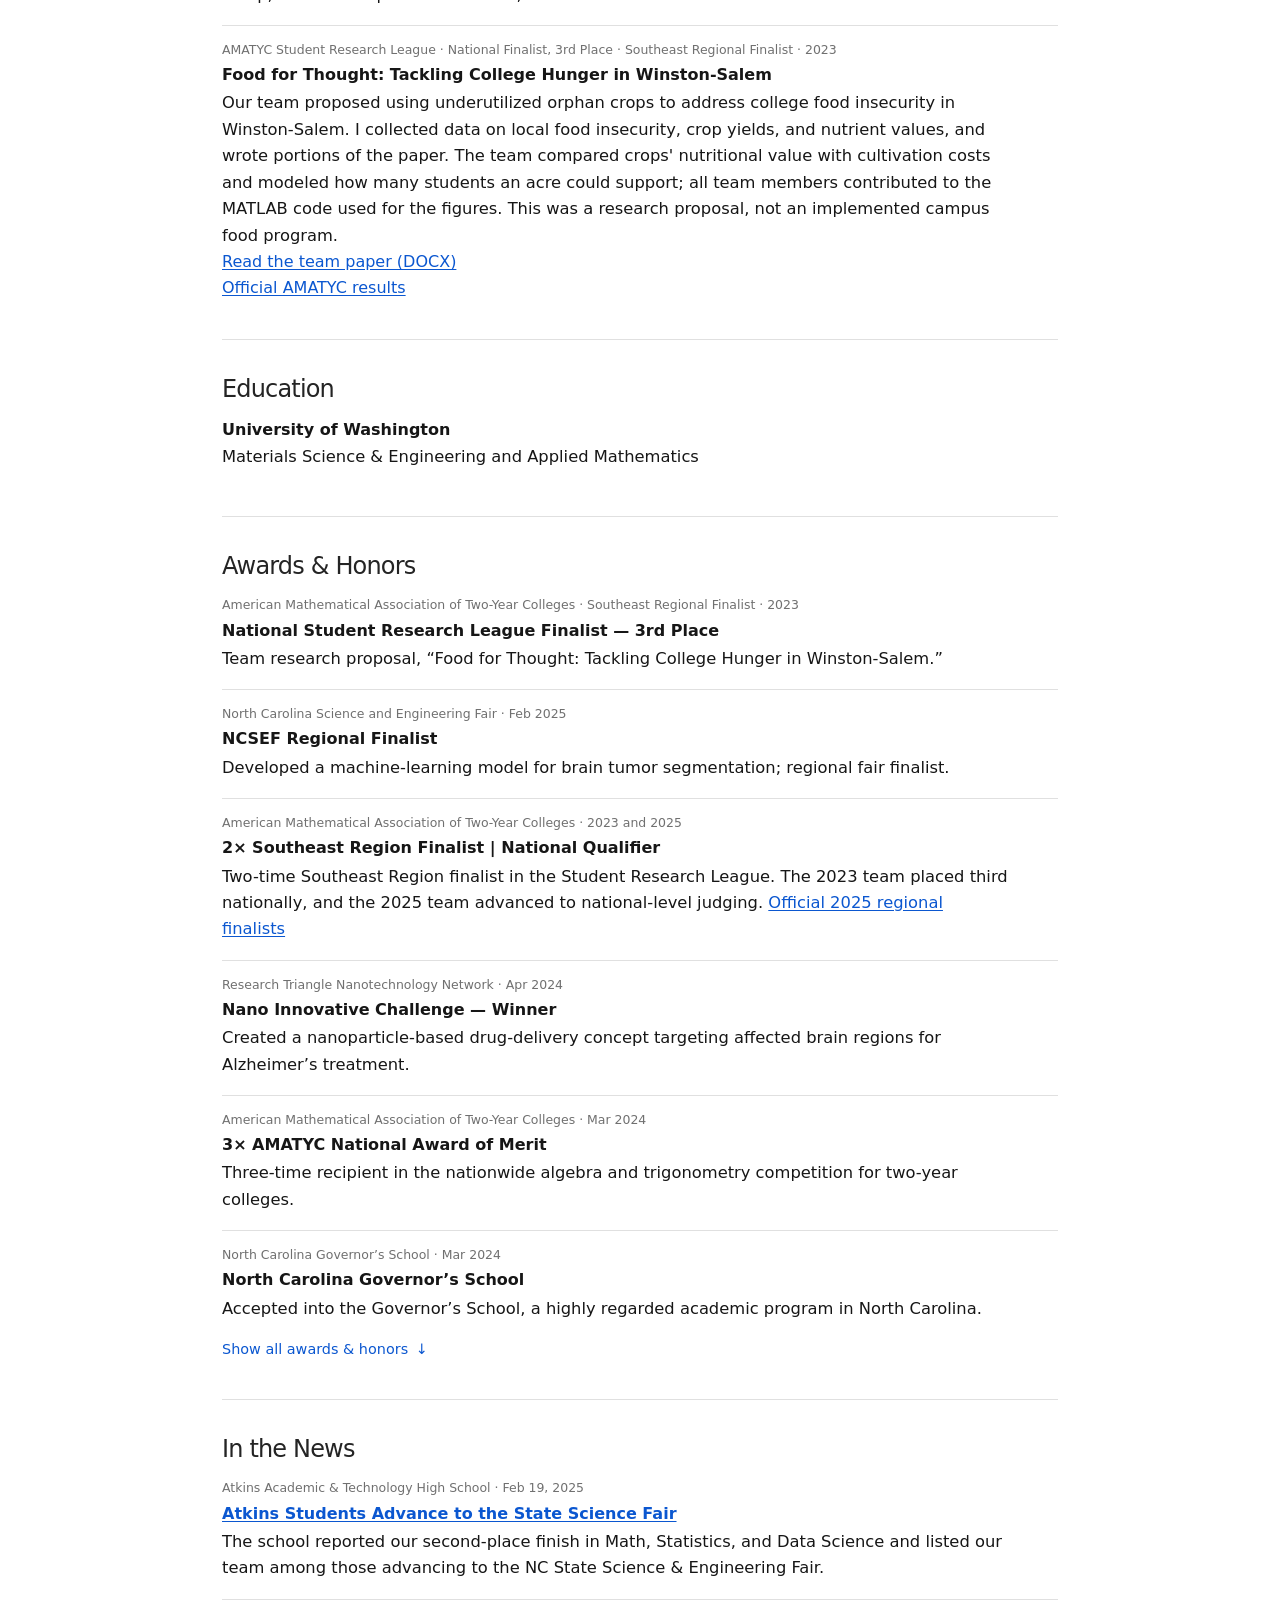
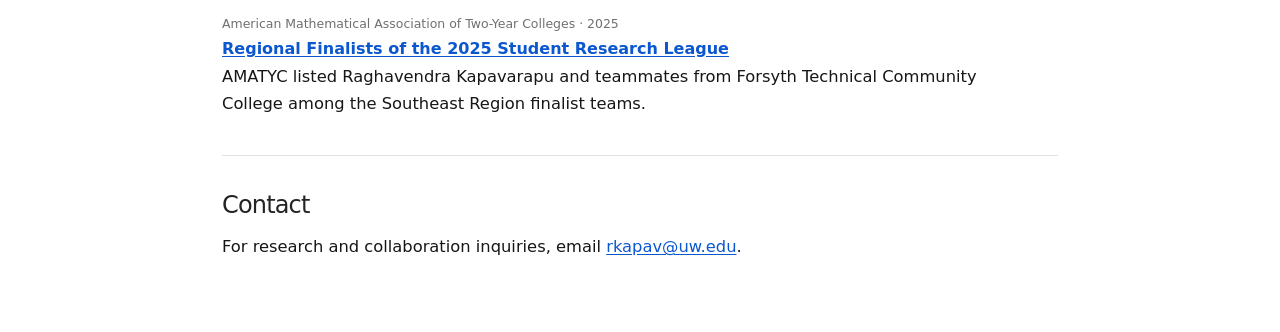
==== commit 557e1d49: "Use Inter consistently across the site" ====
--- a/index.html
+++ b/index.html
@@ -55,6 +55,8 @@
         }
       }
     </script>
+    <link rel="preconnect" href="https://rsms.me" />
+    <link rel="stylesheet" href="https://rsms.me/inter/inter.css" />
     <link rel="stylesheet" href="styles.css?v=mobile-timeline-fix-2026" />
   </head>
   <body>
--- a/styles.css
+++ b/styles.css
@@ -32,7 +32,7 @@
   margin: 0;
   background: var(--bg);
   color: var(--text);
-  font-family: Georgia, "Times New Roman", Times, serif;
+  font-family: Inter, ui-sans-serif, system-ui, -apple-system, BlinkMacSystemFont, "Segoe UI", sans-serif;
   line-height: 1.62;
 }
 
@@ -73,7 +73,7 @@
 
 .location {
   margin: 6px 0 0;
-  font-family: Arial, Helvetica, sans-serif;
+  font-family: inherit;
   font-size: 0.92rem;
   color: var(--muted);
 }
@@ -91,7 +91,7 @@
   justify-content: center;
   gap: 8px 20px;
   margin-top: 18px;
-  font-family: Arial, Helvetica, sans-serif;
+  font-family: inherit;
   font-size: 0.94rem;
 }
 
@@ -101,7 +101,7 @@
   justify-content: center;
   gap: 8px 18px;
   margin-top: 24px;
-  font-family: Arial, Helvetica, sans-serif;
+  font-family: inherit;
   font-size: 0.9rem;
 }
 
@@ -123,7 +123,7 @@
 
 .section h2 {
   margin: 0 0 14px;
-  font-family: Arial, Helvetica, sans-serif;
+  font-family: inherit;
   font-size: 1.5rem;
   line-height: 1.25;
   font-weight: 500;
@@ -185,7 +185,7 @@
   display: block;
   padding-top: 9px;
   text-align: right;
-  font-family: Arial, Helvetica, sans-serif;
+  font-family: inherit;
   font-size: 0.77rem;
   color: var(--muted);
   white-space: nowrap;
@@ -234,7 +234,7 @@
 .project-list strong,
 #education strong {
   display: block;
-  font-family: Arial, Helvetica, sans-serif;
+  font-family: inherit;
   font-size: 1rem;
   line-height: 1.45;
   margin-bottom: 2px;
@@ -284,7 +284,7 @@
   display: block;
   margin: 0 0 3px;
   color: var(--muted);
-  font-family: Arial, Helvetica, sans-serif;
+  font-family: inherit;
   font-size: 0.78rem;
 }
 
@@ -295,7 +295,7 @@
 
 .more-awards {
   margin-top: 16px;
-  font-family: Arial, Helvetica, sans-serif;
+  font-family: inherit;
   font-size: 0.9rem;
 }
 
